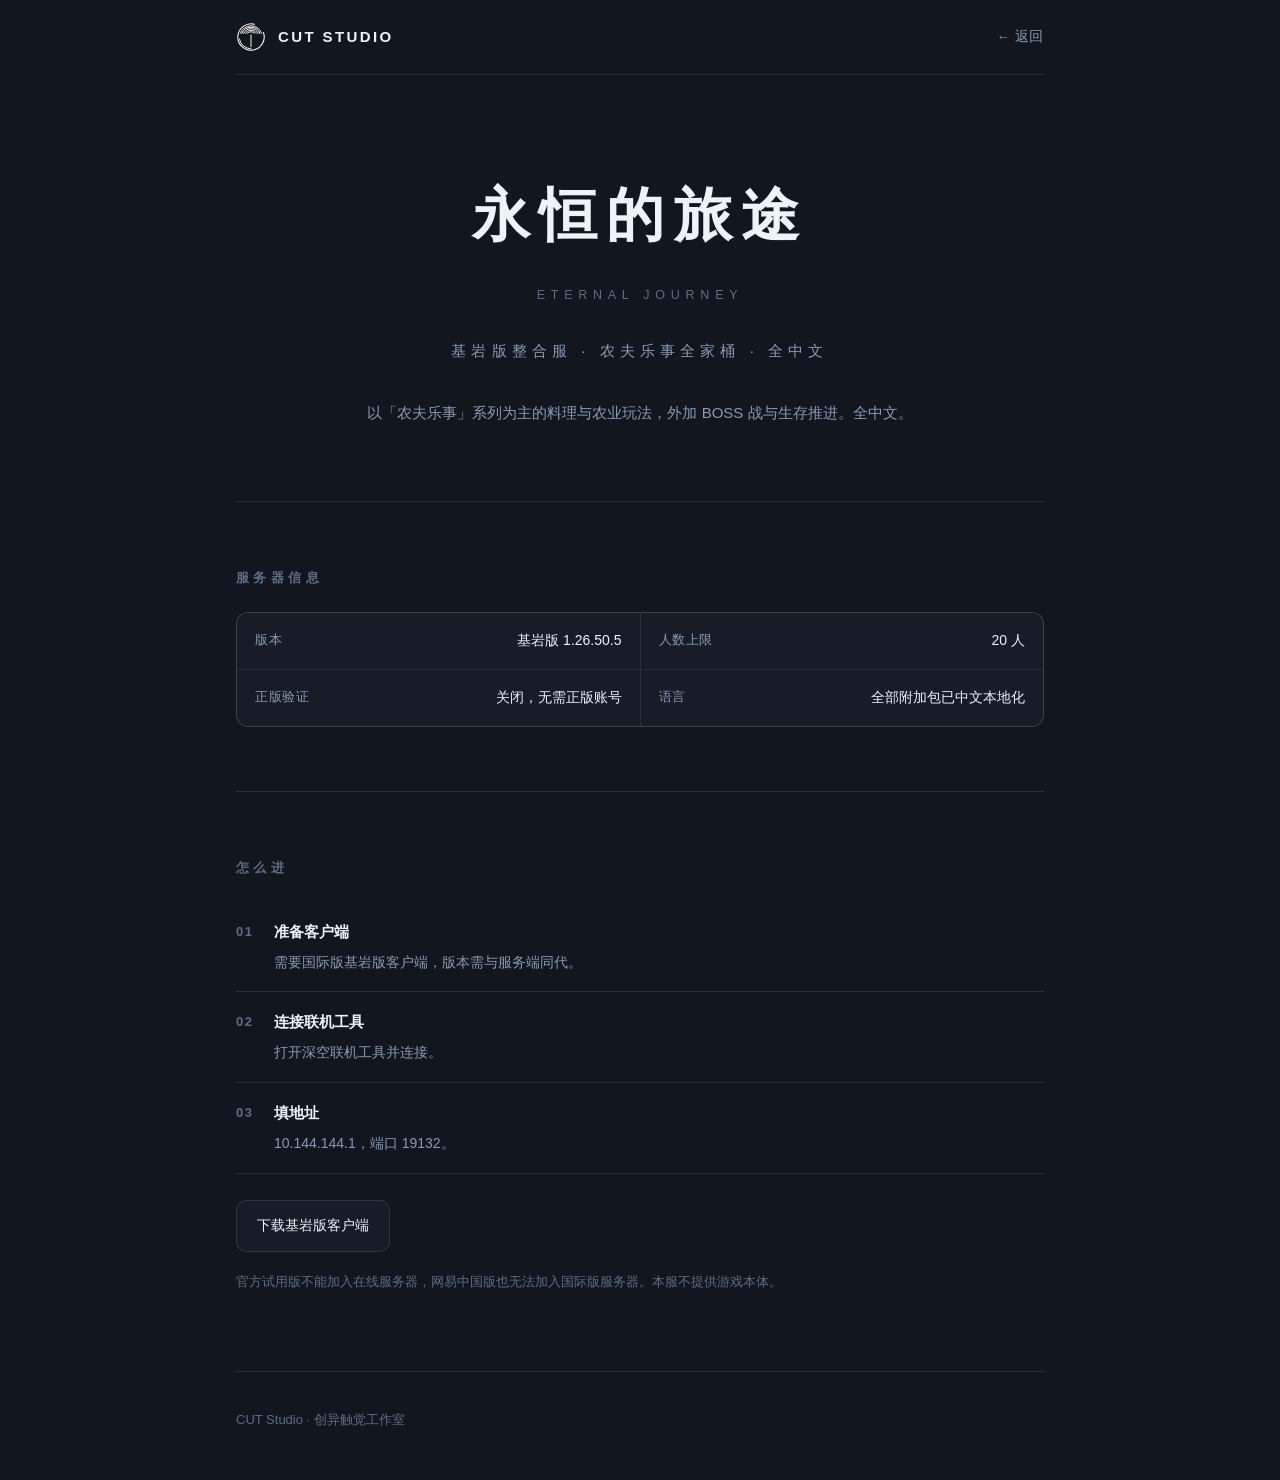
==== yonghengdelvtu/index.html @ 89f7fc5e "新增「永恒的旅途」服务器页；首页服务器链接改为站内页" ====
<!DOCTYPE html>
<html lang="zh-CN">
<head>
<meta charset="utf-8">
<meta name="viewport" content="width=device-width, initial-scale=1">
<title>永恒的旅途 · CUT Studio</title>
<meta name="description" content="永恒的旅途 —— 基岩版整合服，农夫乐事全家桶，全中文。">
<link rel="canonical" href="https://aaa33839917.github.io/CUT-Studio/yonghengdelvtu/">
<link rel="icon" href="../favicon.svg" type="image/svg+xml">
<meta name="theme-color" content="#12161F">
<link rel="stylesheet" href="../assets/style.css">
<style>
  .facts{display:grid;grid-template-columns:1fr 1fr;gap:1px;background:var(--line);
    border:1px solid var(--line);border-radius:12px;overflow:hidden}
  .facts > div{background:var(--bg2);padding:15px 18px;display:flex;justify-content:space-between;gap:14px;font-size:14px}
  .facts b{color:var(--dim);font-weight:400;font-size:13px;letter-spacing:.04em}
  .facts span{text-align:right}
  .step{display:flex;gap:16px;padding:16px 0;border-bottom:1px solid var(--line)}
  .step:last-child{border-bottom:0}
  .step .num{color:var(--dim2);font-weight:700;font-size:13px;letter-spacing:.12em;min-width:22px;padding-top:2px}
  .step h3{margin:0 0 4px;font-size:15px;font-weight:650}
  .step p{margin:0;color:var(--dim);font-size:14px}
  .cta{display:inline-flex;align-items:center;gap:8px;margin-top:26px;padding:12px 20px;
    border:1px solid var(--line);border-radius:10px;background:var(--bg2);font-size:14px}
  .cta:hover{border-color:rgba(255,255,255,.26)}
  .note{color:var(--dim2);font-size:13px;margin-top:18px}
  @media (max-width:640px){ .facts{grid-template-columns:1fr} }
</style>
</head>
<body>
<div class="wrap">
  <header class="topbar">
    <img src="../assets/mark-white.svg" alt="CUT Studio">
    <span class="n">CUT STUDIO</span>
    <span class="sp"></span>
    <a class="q" href="../">← 返回</a>
  </header>

  <div class="hero">
    <h1>永恒的旅途</h1>
    <div class="en">ETERNAL JOURNEY</div>
    <div class="zh">基岩版整合服 · 农夫乐事全家桶 · 全中文</div>
    <p>以「农夫乐事」系列为主的料理与农业玩法，外加 BOSS 战与生存推进。全中文。</p>
  </div>

  <section>
    <h2>服务器信息</h2>
    <div class="facts">
      <div><b>版本</b><span>基岩版 1.26.50.5</span></div>
      <div><b>人数上限</b><span>20 人</span></div>
      <div><b>正版验证</b><span>关闭，无需正版账号</span></div>
      <div><b>语言</b><span>全部附加包已中文本地化</span></div>
    </div>
  </section>

  <section>
    <h2>怎么进</h2>
    <div class="step"><span class="num">01</span><div><h3>准备客户端</h3><p>需要国际版基岩版客户端，版本需与服务端同代。</p></div></div>
    <div class="step"><span class="num">02</span><div><h3>连接联机工具</h3><p>打开深空联机工具并连接。</p></div></div>
    <div class="step"><span class="num">03</span><div><h3>填地址</h3><p>10.144.144.1，端口 19132。</p></div></div>
    <a class="cta" href="https://share.fnnas.net/s/ced7a7141b2b47c8a2">下载基岩版客户端</a>
    <p class="note">官方试用版不能加入在线服务器，网易中国版也无法加入国际版服务器。本服不提供游戏本体。</p>
  </section>

  <footer>
    <div class="r">
      <span>CUT Studio · 创异触觉工作室</span>
    </div>
  </footer>
</div>
</body>
</html>
---- assets/style.css ----
/* CUT Studio —— 极简暗色。配色只取黑/白/灰蓝，不抢 logo 的戏。 */
:root{
  --bg:#12161F; --bg2:#171C27; --line:rgba(255,255,255,.10);
  --fg:#EEF2F9; --dim:#8A9AB1; --dim2:#5E6D82; --accent:#EEF2F9;
}
*{box-sizing:border-box}
html,body{margin:0}
body{
  background:var(--bg); color:var(--fg);
  font:16px/1.85 -apple-system,BlinkMacSystemFont,"PingFang SC","Microsoft YaHei",Arial,sans-serif;
  -webkit-font-smoothing:antialiased;
}
a{color:inherit;text-decoration:none}
.wrap{max-width:860px;margin:0 auto;padding:0 26px}

/* 顶栏 */
.topbar{display:flex;align-items:center;gap:12px;padding:22px 0;border-bottom:1px solid var(--line)}
.topbar img{width:30px;height:30px;display:block}
.topbar .n{font-weight:700;letter-spacing:.16em;font-size:15px}
.topbar .sp{margin-left:auto}
.topbar a.q{font-size:13.5px;color:var(--dim);letter-spacing:.04em}
.topbar a.q:hover{color:var(--fg)}

/* 头图 */
.hero{padding:86px 0 74px;text-align:center}
.hero .mark{width:132px;height:132px;margin:0 auto 34px;display:block}
.hero h1{margin:0;font-size:clamp(34px,8vw,58px);letter-spacing:.16em;font-weight:700}
.hero .en{margin-top:16px;font-size:12.5px;letter-spacing:.46em;color:var(--dim2)}
.hero .zh{margin-top:30px;font-size:15px;letter-spacing:.34em;color:var(--dim)}
.hero p{margin:34px auto 0;max-width:600px;color:var(--dim);font-size:15px}

/* 段落标题 */
h2{font-size:13px;letter-spacing:.34em;color:var(--dim2);font-weight:600;
   margin:0 0 22px;text-transform:uppercase}
section{padding:64px 0;border-top:1px solid var(--line)}

/* 服务器条目 */
.srv{display:block;padding:24px 26px;border:1px solid var(--line);border-radius:15px;
     margin-bottom:14px;background:var(--bg2);transition:border-color .18s,transform .18s}
.srv:hover{border-color:rgba(255,255,255,.26);transform:translateY(-2px)}
.srv .top{display:flex;align-items:center;gap:12px;flex-wrap:wrap}
.srv .nm{font-size:18px;font-weight:700;letter-spacing:.04em}
.srv .ver{font-size:12px;color:var(--dim2);letter-spacing:.16em;text-transform:uppercase}
.srv .desc{color:var(--dim);font-size:14.5px;margin-top:10px}
.srv .go{color:var(--fg);font-size:13.5px;margin-top:14px;letter-spacing:.04em}
.tag{display:inline-block;font-size:11.5px;padding:3px 10px;border-radius:20px;
     border:1px solid var(--line);color:var(--dim);letter-spacing:.08em}
.tag.live{border-color:rgba(120,200,150,.42);color:#8FD6AC}
.tag.dev{border-color:rgba(210,170,90,.42);color:#D8B36A}
.srv.disabled{cursor:default}
.srv.disabled:hover{transform:none;border-color:var(--line)}

/* 联系方式 */
.contact{display:flex;align-items:center;gap:14px;flex-wrap:wrap}
.contact .k{font-size:13px;color:var(--dim2);letter-spacing:.2em}
.contact .v{font-size:22px;font-weight:700;letter-spacing:.06em;font-family:ui-monospace,Menlo,Consolas,monospace}

footer{border-top:1px solid var(--line);padding:36px 0 48px;color:var(--dim2);font-size:13px}
footer .r{display:flex;gap:16px;flex-wrap:wrap}
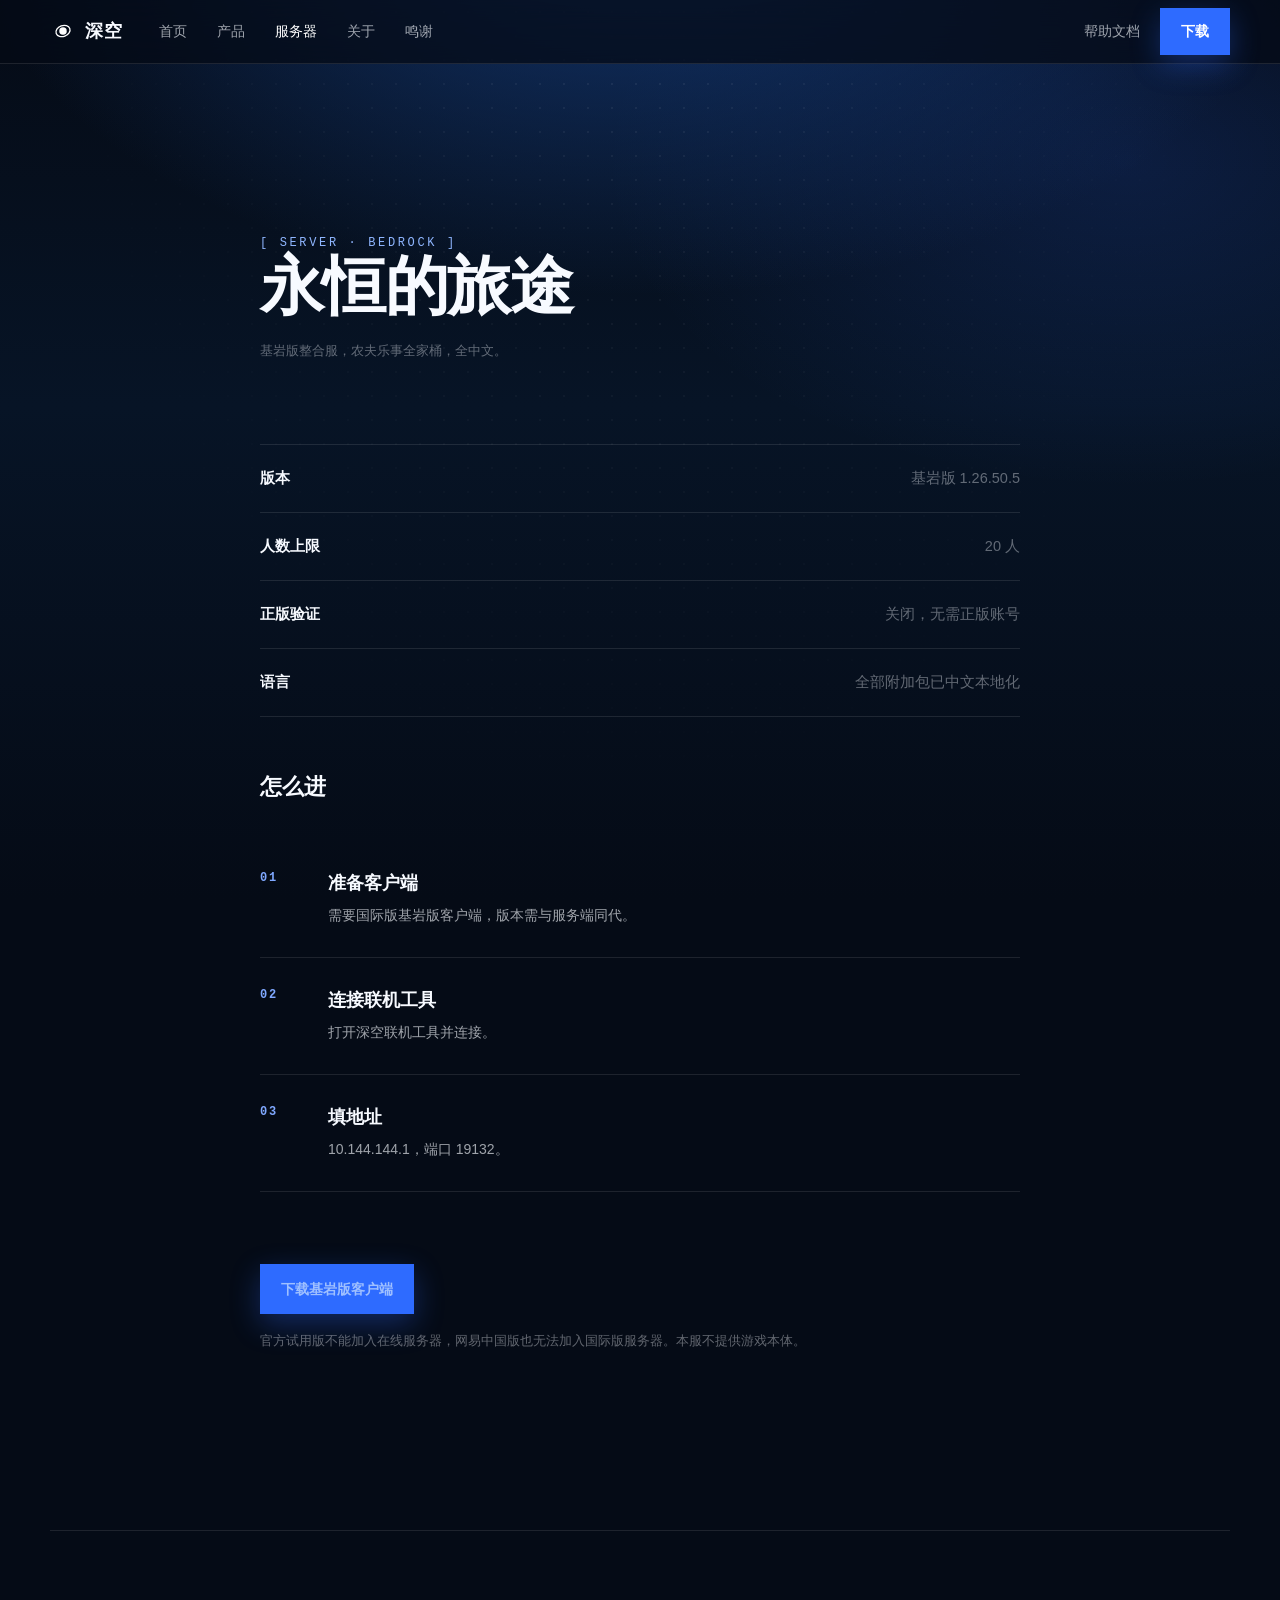
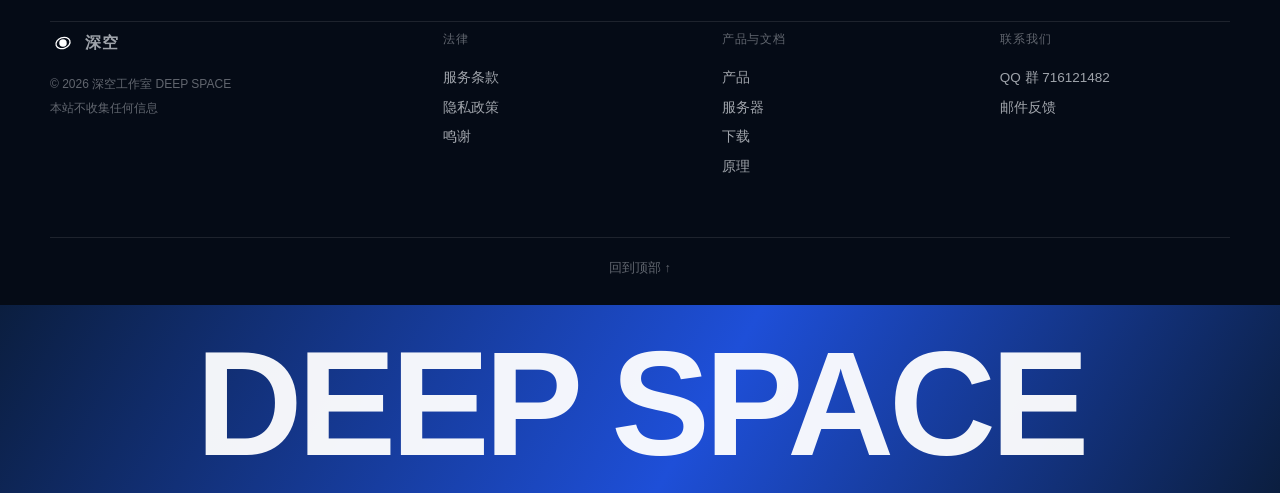
==== commit b63f78fa: "永恒的旅途页面按原样迁入（保留深空原版样式），仅改路径" ====
--- a/yonghengdelvtu/index.html
+++ b/yonghengdelvtu/index.html
@@ -1,72 +1,53 @@
-<!DOCTYPE html>
-<html lang="zh-CN">
-<head>
-<meta charset="utf-8">
-<meta name="viewport" content="width=device-width, initial-scale=1">
-<title>永恒的旅途 · CUT Studio</title>
-<meta name="description" content="永恒的旅途 —— 基岩版整合服，农夫乐事全家桶，全中文。">
-<link rel="canonical" href="https://aaa33839917.github.io/CUT-Studio/yonghengdelvtu/">
-<link rel="icon" href="../favicon.svg" type="image/svg+xml">
-<meta name="theme-color" content="#12161F">
-<link rel="stylesheet" href="../assets/style.css">
-<style>
-  .facts{display:grid;grid-template-columns:1fr 1fr;gap:1px;background:var(--line);
-    border:1px solid var(--line);border-radius:12px;overflow:hidden}
-  .facts > div{background:var(--bg2);padding:15px 18px;display:flex;justify-content:space-between;gap:14px;font-size:14px}
-  .facts b{color:var(--dim);font-weight:400;font-size:13px;letter-spacing:.04em}
-  .facts span{text-align:right}
-  .step{display:flex;gap:16px;padding:16px 0;border-bottom:1px solid var(--line)}
-  .step:last-child{border-bottom:0}
-  .step .num{color:var(--dim2);font-weight:700;font-size:13px;letter-spacing:.12em;min-width:22px;padding-top:2px}
-  .step h3{margin:0 0 4px;font-size:15px;font-weight:650}
-  .step p{margin:0;color:var(--dim);font-size:14px}
-  .cta{display:inline-flex;align-items:center;gap:8px;margin-top:26px;padding:12px 20px;
-    border:1px solid var(--line);border-radius:10px;background:var(--bg2);font-size:14px}
-  .cta:hover{border-color:rgba(255,255,255,.26)}
-  .note{color:var(--dim2);font-size:13px;margin-top:18px}
-  @media (max-width:640px){ .facts{grid-template-columns:1fr} }
-</style>
-</head>
-<body>
-<div class="wrap">
-  <header class="topbar">
-    <img src="../assets/mark-white.svg" alt="CUT Studio">
-    <span class="n">CUT STUDIO</span>
-    <span class="sp"></span>
-    <a class="q" href="../">← 返回</a>
-  </header>
-
-  <div class="hero">
-    <h1>永恒的旅途</h1>
-    <div class="en">ETERNAL JOURNEY</div>
-    <div class="zh">基岩版整合服 · 农夫乐事全家桶 · 全中文</div>
-    <p>以「农夫乐事」系列为主的料理与农业玩法，外加 BOSS 战与生存推进。全中文。</p>
+<!DOCTYPE html><html lang="zh-CN"><head><meta charset="utf-8"><meta name="viewport" content="width=device-width, initial-scale=1">
+<meta name="robots" content="noindex, nofollow"><link rel="icon" href="assets/favicon.svg?v=7cb4466a" type="image/svg+xml">
+<title>永恒的旅途 · 深空</title><meta name="description" content="基岩版服务器，农夫乐事，全中文。"><meta name="theme-color" content="#050B16">
+<link rel="stylesheet" href="assets/site.css?v=6d433f6e"><meta name="dsv" content="4390d1d5a24f">
+</head><body id="top"><div class="bg" aria-hidden="true"></div><header class="nav"><div class="wrap">
+    <a class="logo" href="https://aaa33839917.github.io/Deep-Space-Web/"><img src="assets/mark-white.svg" alt="">深空</a>
+    <nav class="links">
+<!-- NAV:START -->
+    <a href="https://aaa33839917.github.io/Deep-Space-Web/">首页</a>
+    <a href="https://aaa33839917.github.io/Deep-Space-Web/products/">产品</a>
+    <a class="on" href="https://aaa33839917.github.io/Deep-Space-Web/servers/">服务器</a>
+    <a href="https://aaa33839917.github.io/Deep-Space-Web/about/">关于</a>
+    <a href="https://aaa33839917.github.io/Deep-Space-Web/thanks/">鸣谢</a>
+<!-- NAV:END -->
+    </nav>
+    <div class="nav__right"><a class="quiet" href="https://aaa33839917.github.io/Deep-Space-Web/how/">帮助文档</a><a class="btn btn--blue" href="https://aaa33839917.github.io/Deep-Space-Web/accelerator/download/">下载</a></div>
+  </div></header><main><article class="article">
+  <div class="label">[ SERVER · BEDROCK ]</div>
+  <h1>永恒的旅途</h1>
+  <p class="meta">基岩版整合服，农夫乐事全家桶，全中文。</p>
+  <div class="facts"><div class="fact"><b>版本</b><span>基岩版 1.26.50.5</span></div>
+<div class="fact"><b>人数上限</b><span>20 人</span></div>
+<div class="fact"><b>正版验证</b><span>关闭，无需正版账号</span></div>
+<div class="fact"><b>语言</b><span>全部附加包已中文本地化</span></div></div>
+  <h2>怎么进</h2>
+  <div class="steps-min"><div class="step-min"><b>01</b><div><h3>准备客户端</h3><p>需要国际版基岩版客户端，版本需与服务端同代。</p></div></div>
+<div class="step-min"><b>02</b><div><h3>连接联机工具</h3><p>打开深空联机工具并连接。</p></div></div>
+<div class="step-min"><b>03</b><div><h3>填地址</h3><p>10.144.144.1，端口 19132。</p></div></div></div>
+  <p class="cta-line"><a class="btn btn--blue" href="https://share.fnnas.net/s/ced7a7141b2b47c8a2" style="display:inline-flex">下载基岩版客户端</a></p>
+  <p class="meta">官方试用版不能加入在线服务器，网易中国版也无法加入国际版服务器。本服不提供游戏本体。</p>
+</article></main><footer class="foot wrap">
+  <div class="foot__grid">
+    <div class="foot__brand">
+      <a class="logo" href="https://aaa33839917.github.io/Deep-Space-Web/" style="font-size:16px"><img src="assets/mark-white.svg" alt="">深空</a>
+      <p>© <span class="v6-year">2026</span> 深空工作室 DEEP SPACE<br>本站不收集任何信息</p>
+    </div>
+    <!-- FOOTER:START -->
+    <div class="foot__col"><h4>法律</h4>
+      <a href="https://aaa33839917.github.io/Deep-Space-Web/terms/">服务条款</a><a href="https://aaa33839917.github.io/Deep-Space-Web/privacy/">隐私政策</a><a href="https://aaa33839917.github.io/Deep-Space-Web/thanks/">鸣谢</a>
+    </div>
+<!-- FOOTER:END -->
+    <div class="foot__col"><h4>产品与文档</h4>
+      <a href="https://aaa33839917.github.io/Deep-Space-Web/products/">产品</a><a href="https://aaa33839917.github.io/Deep-Space-Web/servers/">服务器</a><a href="https://aaa33839917.github.io/Deep-Space-Web/accelerator/download/">下载</a><a href="https://aaa33839917.github.io/Deep-Space-Web/how/">原理</a>
+    </div>
+    <div class="foot__col"><h4>联系我们</h4>
+      <a href="https://qm.qq.com/cgi-bin/qm/qr?k=716121482">QQ 群 716121482</a><a href="mailto:starlightvgamevstudio@outlook.com">邮件反馈</a>
+    </div>
   </div>
-
-  <section>
-    <h2>服务器信息</h2>
-    <div class="facts">
-      <div><b>版本</b><span>基岩版 1.26.50.5</span></div>
-      <div><b>人数上限</b><span>20 人</span></div>
-      <div><b>正版验证</b><span>关闭，无需正版账号</span></div>
-      <div><b>语言</b><span>全部附加包已中文本地化</span></div>
-    </div>
-  </section>
-
-  <section>
-    <h2>怎么进</h2>
-    <div class="step"><span class="num">01</span><div><h3>准备客户端</h3><p>需要国际版基岩版客户端，版本需与服务端同代。</p></div></div>
-    <div class="step"><span class="num">02</span><div><h3>连接联机工具</h3><p>打开深空联机工具并连接。</p></div></div>
-    <div class="step"><span class="num">03</span><div><h3>填地址</h3><p>10.144.144.1，端口 19132。</p></div></div>
-    <a class="cta" href="https://share.fnnas.net/s/ced7a7141b2b47c8a2">下载基岩版客户端</a>
-    <p class="note">官方试用版不能加入在线服务器，网易中国版也无法加入国际版服务器。本服不提供游戏本体。</p>
-  </section>
-
-  <footer>
-    <div class="r">
-      <span>CUT Studio · 创异触觉工作室</span>
-    </div>
-  </footer>
-</div>
-</body>
-</html>
+  <div class="foot__bottom"><a href="#top">回到顶部 ↑</a></div>
+  <div class="wordmark" aria-hidden="true"><span>DEEP SPACE</span></div>
+</footer>
+<script src="assets/site.js?v=2e25e6d0"></script><script src="assets/cache-check.js"></script>
+</body></html>
--- a/yonghengdelvtu/assets/site.css
+++ b/yonghengdelvtu/assets/site.css
@@ -0,0 +1,611 @@
+/* 深空首页原型 v2：极简结构（只有 hero / 一句产品 / 收尾 CTA / 页脚）
+   深蓝 #0B1E3F + 白；排版密度对齐 Trae：单屏一件事、标题大、正文少。 */
+:root{
+  --bg:#050B16; --ink:#F7FAFF; --dim:rgba(247,250,255,.64); --faint:rgba(247,250,255,.38);
+  --line:rgba(255,255,255,.10); --line-2:rgba(255,255,255,.18);
+  --blue:#2E6BFF; --blue-hi:#5B93FF; --max:1180px;
+}
+*{box-sizing:border-box}
+html{overflow-x:hidden}
+body{margin:0;background:var(--bg);color:var(--ink);
+  font:16px/1.6 -apple-system,BlinkMacSystemFont,"Segoe UI","PingFang SC","Noto Sans CJK SC","Microsoft YaHei",sans-serif;
+  -webkit-font-smoothing:antialiased;overflow-x:hidden}
+a{color:inherit;text-decoration:none}
+.bg{position:fixed;inset:0;z-index:-2;background:
+  radial-gradient(1100px 650px at 50% -12%, #143A78 0%, transparent 62%),
+  radial-gradient(800px 500px at 88% 18%, rgba(46,107,255,.16) 0%, transparent 65%),
+  linear-gradient(180deg,#050B16,#071426 45%,#050B16)}
+.bg::after{content:"";position:absolute;inset:0;opacity:.45;
+  background-image:radial-gradient(rgba(255,255,255,.15) 1px,transparent 1px);background-size:24px 24px;
+  mask-image:radial-gradient(ellipse at 50% 0%,#000 0%,transparent 65%)}
+.wrap{width:min(var(--max),calc(100% - 48px));margin:0 auto}
+
+.announce{display:flex;justify-content:center;align-items:center;gap:10px;padding:8px 16px;
+  background:linear-gradient(90deg,#1E4FD8,#2E6BFF 50%,#1E4FD8);font-size:13px;color:#fff}
+.announce a{text-decoration:underline;text-underline-offset:3px;white-space:nowrap}
+
+.nav{position:sticky;top:0;z-index:50;height:64px;display:flex;align-items:center;
+  background:rgba(5,11,22,.72);backdrop-filter:blur(18px);border-bottom:1px solid var(--line)}
+.nav .wrap{display:flex;align-items:center;gap:36px;height:100%}
+.logo{display:flex;align-items:center;gap:9px;font-weight:800;font-size:18px;letter-spacing:.05em}
+.logo img{width:26px;height:26px}
+.links{display:flex;gap:30px;font-size:14px;color:var(--dim)}
+.links a:hover{color:#fff}
+.nav__right{margin-left:auto;display:flex;align-items:center;gap:20px}
+.nav__right .quiet{font-size:14px;color:var(--dim)}
+.btn{display:inline-flex;align-items:center;justify-content:center;gap:8px;border-radius:8px;
+  font-size:14px;font-weight:700;padding:11px 20px;border:1px solid transparent;transition:.16s}
+.btn--blue{background:var(--blue);color:#fff;box-shadow:0 10px 30px rgba(46,107,255,.32)}
+.btn--blue:hover{background:var(--blue-hi)}
+.btn--line{border-color:var(--line-2);color:var(--ink);background:transparent}
+.btn--line:hover{background:rgba(255,255,255,.07)}
+
+/* 一屏一件事：hero 占满首屏 */
+.hero{position:relative;overflow:hidden;min-height:calc(100vh - 64px - 34px);min-height:calc(100svh - 64px - 34px);
+  display:flex;flex-direction:column;justify-content:center;padding:72px 0 40px;text-align:center}
+.hero > *{position:relative;z-index:1}
+.hero__in{position:relative}
+.hero__in::before{content:"";position:absolute;inset:-48px -24px;z-index:-1;pointer-events:none;
+  background:radial-gradient(ellipse 70% 58% at 50% 40%, rgba(5,11,22,.97) 0%, rgba(5,11,22,.86) 50%, rgba(5,11,22,.10) 82%)}
+.wave{position:absolute;inset:0;width:100%;height:100%;z-index:0;pointer-events:none;opacity:.75;
+  -webkit-mask-image:linear-gradient(180deg,transparent 0%,#000 42%,#000 74%,transparent 100%);
+  mask-image:linear-gradient(180deg,transparent 0%,#000 42%,#000 74%,transparent 100%);
+  opacity:.62}
+.hero .eyebrow{font-family:ui-monospace,SFMono-Regular,Menlo,monospace;font-size:12px;letter-spacing:.22em;
+  color:#8FB6FF;text-transform:uppercase}
+.hero h1{font-size:clamp(46px,7vw,88px);line-height:1.04;letter-spacing:-.03em;
+  font-weight:800;margin:22px 0 18px}
+.hero p{margin:0 auto;max-width:560px;color:var(--dim);font-size:17px}
+.hero .actions{display:flex;gap:12px;justify-content:center;margin-top:30px}
+.hero .meta{margin-top:16px;font-size:12.5px;color:var(--faint)}
+
+/* ★ 2026-10-23（服主）：展示区只放**单纯的界面图**，不再套窗口框；首屏不放图。
+   图是客户端界面在浏览器里的真实渲染（Windows 760×560 / 安卓 390×844），可切换。
+   ⚠️ 这里不许出现边框、圆角、底色 —— 那正是被否掉的"框"。
+   顺带把旧的 `.shot` / `.shot::before`（首屏图 + 它的光晕）删掉：首屏现在不放图，
+   留着就是**死规则**，下次接手会以为首页还有图。 */
+.shots img{display:block;width:100%;max-width:760px}
+.shots__nav{display:flex;gap:8px;margin-top:14px}
+.shots__btn{font:inherit;font-size:13px;padding:6px 12px;color:var(--ink);
+  background:transparent;border:1px solid var(--line-2)}
+.pcard__shot{display:block;width:100%;max-width:760px}
+.win{border:1px solid var(--line-2);border-radius:14px;overflow:hidden;
+  background:linear-gradient(180deg,#0A1830,#081326);box-shadow:0 36px 110px rgba(0,0,0,.62);text-align:left}
+.win__bar{display:flex;align-items:center;gap:7px;padding:11px 14px;border-bottom:1px solid var(--line);background:rgba(255,255,255,.02)}
+.dot{width:9px;height:9px;border-radius:50%;background:rgba(255,255,255,.18)}
+.win__title{margin-left:8px;font-size:12px;color:var(--faint)}
+.win__body{display:grid;grid-template-columns:1.3fr .9fr;gap:16px;padding:18px}
+.pane{background:rgba(255,255,255,.035);border:1px solid var(--line);border-radius:12px;padding:16px}
+.pane h3{margin:0 0 9px;font-size:12px;color:var(--faint);font-weight:600;letter-spacing:.08em}
+.connected{display:flex;align-items:center;gap:9px;font-size:21px;font-weight:700}
+.pulse{width:8px;height:8px;border-radius:50%;background:#39D98A;box-shadow:0 0 0 5px rgba(57,217,138,.13)}
+.rows{display:grid;grid-template-columns:86px 1fr;gap:7px 10px;margin-top:14px;font-size:13px;color:var(--dim)}
+.rows b{color:var(--ink);font-weight:600}
+.badge{display:inline-block;margin-top:14px;padding:4px 10px;border-radius:999px;font-size:12px;
+  color:#9BF0C2;background:rgba(57,217,138,.10);border:1px solid rgba(57,217,138,.32)}
+
+/* 一句产品 + 三个短标签 */
+.line{padding:120px 0 0;text-align:center}
+.line h2{font-size:clamp(34px,4.6vw,56px);line-height:1.12;letter-spacing:-.02em;font-weight:600;margin:0 0 14px}
+.line p{margin:0 auto;max-width:520px;color:var(--dim);font-size:16px}
+.chips{display:flex;justify-content:center;gap:10px;flex-wrap:wrap;margin-top:26px}
+.chip{border:1px solid var(--line-2);border-radius:999px;padding:8px 16px;font-size:13px;color:var(--dim)}
+
+/* 收尾：Trae 式大标题 + 一整条下载 */
+.final{padding:130px 0 120px;display:grid;grid-template-columns:1.15fr .85fr;gap:48px;align-items:center}
+.final h2{font-size:clamp(38px,5vw,64px);line-height:1.06;letter-spacing:-.03em;margin:0;font-weight:700}
+.final h2 span{display:block;color:var(--faint)}
+.final .btn{width:100%;justify-content:space-between;padding:20px 22px;font-size:16px}
+.final small{display:block;text-align:right;color:var(--faint);font-size:12px;margin-top:10px}
+
+.foot{border-top:1px solid var(--line);padding:40px 0 0;color:var(--dim);font-size:13px}
+.foot__top{display:flex;justify-content:space-between;gap:24px;flex-wrap:wrap;padding-bottom:28px}
+.foot__links{display:flex;gap:22px;flex-wrap:wrap}
+.foot__links a:hover{color:#fff}
+.foot__legal{border-top:1px solid var(--line);padding:16px 0;display:flex;justify-content:space-between;gap:12px;flex-wrap:wrap;color:var(--faint);font-size:12px}
+.wordmark{margin-top:18px;border-radius:16px 16px 0 0;overflow:hidden;
+  background:linear-gradient(120deg,#0B1E3F,#1E4FD8 55%,#0B1E3F)}
+/* ★ 2026-10-23（服主）：底部那个大「DEEP SPACE」要顶到页面两边。
+   页脚写在 .foot.wrap 里（max-width 1080 + 左右 24px），所以两头留白。
+   这里只让 wordmark 突破容器（经典 full-bleed 写法），页脚其余内容仍在 .wrap 里
+   —— 不然正文会顶到边、读不了。 */
+.foot.wrap > .wordmark{width:100vw;margin-left:calc(50% - 50vw);border-radius:0}
+.wordmark span{display:block;text-align:center;font-weight:900;letter-spacing:-.035em;
+  font-size:clamp(44px,11.6vw,148px);line-height:.88;padding:34px 8px 24px;white-space:nowrap;color:rgba(255,255,255,.95)}
+
+@media (max-width:900px){
+  .win__body{grid-template-columns:1fr}
+  .final{grid-template-columns:1fr;gap:28px;padding:96px 0}
+  .final small{text-align:left}
+}
+@media (max-width:640px){
+  .wrap{width:calc(100% - 32px)}
+  .links{display:none}
+  .nav__right .quiet{display:none}
+  .announce{font-size:12px;padding:7px 12px;gap:6px}
+  .announce .more{display:none}
+  .hero{padding:56px 0 20px}
+  .hero p{font-size:15.5px}
+  .hero .actions .btn{flex:1}
+  .shot{margin-top:36px}
+  .win__body{padding:12px}
+  .line{padding:80px 0 0}
+  .foot__top{flex-direction:column;gap:16px}
+}
+@media (prefers-reduced-motion:reduce){html{scroll-behavior:auto}}
+
+/* ---------- 补充段落（对齐 Trae 的滚动节奏） ---------- */
+.section{padding:120px 0 0}
+.label{font-family:ui-monospace,SFMono-Regular,Menlo,monospace;font-size:12px;letter-spacing:.22em;color:#8FB6FF}
+.section h2{font-size:clamp(32px,4.4vw,54px);line-height:1.1;letter-spacing:-.02em;font-weight:650;margin:14px 0 14px}
+.section .lead{max-width:620px;color:var(--dim);font-size:16.5px;margin:0}
+.section--center{text-align:center}
+.section--center .lead{margin:0 auto}
+
+.stats{display:grid;grid-template-columns:repeat(4,1fr);gap:12px;margin-top:100px;
+  border-top:1px solid var(--line);border-bottom:1px solid var(--line);padding:26px 0}
+.stats b{display:block;font-size:28px;letter-spacing:-.02em}
+.stats span{font-size:12.5px;color:var(--faint)}
+
+.showcase{margin-top:48px}
+.showcase .win{max-width:1040px;margin:0 auto}
+
+.duo{display:grid;grid-template-columns:1fr 1fr;gap:18px;margin-top:48px}
+.duo__card{border:1px solid var(--line);border-radius:16px;padding:26px;background:rgba(255,255,255,.03);
+  display:flex;flex-direction:column;min-height:340px}
+.duo__card .no{font-family:ui-monospace,monospace;font-size:12px;color:#7FA8FF;letter-spacing:.16em}
+.duo__card h3{font-size:22px;margin:12px 0 8px}
+.duo__card p{margin:0;color:var(--dim);font-size:14px;max-width:460px}
+.diagram{flex:1;margin-top:24px;border:1px dashed rgba(255,255,255,.16);border-radius:12px;
+  display:flex;align-items:center;justify-content:center;gap:14px;padding:18px;min-height:150px}
+.node{width:64px;height:64px;border-radius:12px;border:1px solid rgba(91,147,255,.45);
+  background:rgba(46,107,255,.10);display:grid;place-items:center;font-size:12px;color:#9FC0FF;text-align:center;line-height:1.2}
+.pipe{flex:1;height:2px;background:linear-gradient(90deg,rgba(91,147,255,.15),rgba(91,147,255,.9),rgba(91,147,255,.15));position:relative}
+.pipe::after{content:"";position:absolute;left:50%;top:-16px;transform:translateX(-50%);font-size:11px;color:var(--faint);white-space:nowrap}
+
+.trio{display:grid;grid-template-columns:repeat(3,1fr);gap:16px;margin-top:44px}
+.trio__card{border:1px solid var(--line);border-radius:16px;padding:24px;background:rgba(255,255,255,.025)}
+.trio__card h3{font-size:18px;margin:0 0 8px}
+.trio__card p{margin:0;color:var(--dim);font-size:13.5px}
+.trio__card .k{font-size:22px;color:#fff;font-weight:700;letter-spacing:-.02em;display:block;margin-bottom:10px}
+
+.sec-grid{display:grid;grid-template-columns:repeat(3,1fr);gap:16px;margin-top:48px;text-align:left}
+.sec-card{border:1px solid var(--line);border-radius:16px;padding:26px;background:rgba(255,255,255,.025)}
+.sec-card h3{margin:0 0 10px;font-size:17px}
+.sec-card p{margin:0;color:var(--dim);font-size:13.5px}
+
+@media (max-width:900px){
+  .duo,.trio,.sec-grid{grid-template-columns:1fr}
+  .duo__card{min-height:0}
+  .stats{grid-template-columns:1fr 1fr;row-gap:20px}
+}
+@media (max-width:640px){
+  .section{padding:80px 0 0}
+  .stats{margin-top:56px}
+}
+
+
+/* 服主明确：不要圆角 */
+*, *::before, *::after { border-radius: 0 !important; }
+
+.steps{display:grid;grid-template-columns:repeat(3,1fr);gap:16px;margin-top:44px}
+.step{border:1px solid var(--line);padding:24px;background:rgba(255,255,255,.025)}
+.step b{display:block;font-family:ui-monospace,monospace;color:#7FA8FF;font-size:12px;letter-spacing:.18em;margin-bottom:14px}
+.step h3{margin:0 0 8px;font-size:18px}
+.step p{margin:0;color:var(--dim);font-size:13.5px}
+.dl-row{display:grid;grid-template-columns:repeat(3,1fr);gap:16px;margin-top:44px}
+.dl-card{border:1px solid var(--line);padding:26px;display:flex;flex-direction:column;gap:10px;background:rgba(255,255,255,.025)}
+.dl-card .os{font-family:ui-monospace,monospace;font-size:11.5px;letter-spacing:.16em;color:var(--faint)}
+.dl-card strong{font-size:22px}
+.dl-card a{margin-top:10px}
+@media (max-width:900px){.steps,.dl-row{grid-template-columns:1fr}}
+
+
+/* v5：首页只留“卖点 + 展示 + 下载”，原理/安全移到 how.html；段间距 220px */
+.section{padding:220px 0 0}
+.section h2{font-size:clamp(34px,4.6vw,58px);margin:18px 0 22px}
+.showcase{margin-top:88px}
+.values{display:grid;grid-template-columns:repeat(3,1fr);gap:72px;margin-top:96px}
+.value b{font-family:ui-monospace,monospace;font-size:12px;letter-spacing:.2em;color:#7FA8FF;font-weight:400}
+.value h3{font-size:24px;margin:14px 0 10px;font-weight:650}
+.value p{margin:0;color:var(--dim);font-size:14.5px;max-width:300px}
+.more{margin:64px 0 0}
+.more a{color:#9FC0FF;font-size:14px}
+.dl-links{display:grid;grid-template-columns:repeat(3,1fr);margin-top:80px;border-top:1px solid var(--line)}
+.dl-links a{display:flex;flex-direction:column;gap:10px;padding:34px 28px;border-bottom:1px solid var(--line);border-right:1px solid var(--line);transition:background .18s}
+.dl-links a:first-child{padding-left:0}
+.dl-links a:last-child{border-right:0}
+.dl-links a:hover{background:rgba(255,255,255,.03)}
+.dl-links span{font-family:ui-monospace,monospace;font-size:11.5px;letter-spacing:.18em;color:var(--faint)}
+.dl-links strong{font-size:26px;font-weight:650}
+.dl-links em{font-style:normal;color:#9FC0FF}
+.final{margin-top:240px;padding:150px 0 140px}
+.foot{padding-top:90px}
+.wave{opacity:.46}
+@media (max-width:900px){
+  .section{padding:140px 0 0}
+  .values{grid-template-columns:1fr;gap:40px;margin-top:56px}
+  .dl-links{grid-template-columns:1fr}
+  .dl-links a{padding:26px 0;border-right:0}
+  .final{margin-top:140px;padding:90px 0}
+}
+
+
+/* v6：段间距再拉大 */
+.section{padding:300px 0 0}
+.showcase{margin-top:110px}
+.values{margin-top:120px;gap:90px}
+.dl-links{margin-top:100px}
+.final{margin-top:320px;padding:170px 0 150px}
+@media (max-width:900px){.section{padding:170px 0 0}.final{margin-top:180px}}
+
+/* 极简产品页 */
+.prod-hero{padding:220px 0 0}
+.prod-hero h1{font-size:clamp(54px,7.4vw,100px);line-height:1.0;letter-spacing:-.035em;margin:22px 0 28px;font-weight:750}
+.prod-hero p{color:var(--dim);font-size:18px;max-width:520px;margin:0}
+.prod-list{margin-top:200px;border-top:1px solid var(--line)}
+.prod-row{display:grid;grid-template-columns:64px 1fr 1fr 32px;align-items:center;gap:24px;
+  padding:64px 0;border-bottom:1px solid var(--line);transition:padding .2s,color .2s}
+.prod-row:hover{padding-left:12px;color:#fff}
+.prod-row .idx{font-family:ui-monospace,monospace;font-size:12px;letter-spacing:.18em;color:#7FA8FF}
+.prod-row .name{font-size:clamp(26px,3.2vw,40px);font-weight:650;letter-spacing:-.02em}
+.prod-row .meta{color:var(--faint);font-size:13.5px}
+.prod-row .arrow{color:#9FC0FF;font-size:22px;text-align:right}
+@media (max-width:700px){
+  .prod-hero{padding:140px 0 0}
+  .prod-list{margin-top:110px}
+  .prod-row{grid-template-columns:40px 1fr 24px;gap:14px;padding:44px 0}
+  .prod-row .meta{display:none}
+}
+.links a.on{color:#fff}
+
+/* 产品卡：仿 Trae 企业版的 2x2 卡 */
+.pcards{display:grid;grid-template-columns:1fr 1fr;gap:20px;margin-top:120px}
+.pcard{border:1px solid var(--line);background:rgba(255,255,255,.02);padding:34px 34px 0;display:flex;flex-direction:column;min-height:560px;transition:border-color .2s,background .2s}
+.pcard:hover{border-color:var(--line-2);background:rgba(255,255,255,.035)}
+.pcard__head{display:flex;align-items:center;gap:12px}
+.pcard__icon{width:42px;height:42px;border:1px solid var(--line-2);display:grid;place-items:center;color:#9FC0FF;font-size:18px;flex:none}
+.pcard__kicker{font-family:ui-monospace,monospace;font-size:11px;letter-spacing:.16em;color:var(--faint);line-height:1.5}
+.pcard h2{font-size:clamp(26px,3vw,36px);line-height:1.1;margin:20px 0 12px;font-weight:650;letter-spacing:-.02em}
+.pcard p{margin:0;color:var(--dim);font-size:14px;line-height:1.85;max-width:430px}
+.pcard__more{margin:20px 0 26px;color:#9FC0FF;font-size:13.5px}
+.pcard__visual{margin-top:auto;padding:22px 0 26px;min-height:190px;display:flex;align-items:center;justify-content:center;gap:10px}
+.pcard--wide{grid-column:1 / -1;min-height:0;display:grid;grid-template-columns:1fr 1.05fr;gap:40px;padding:40px 40px 0}
+.pcard--wide .pcard__visual{margin:0;border-top:0;border-left:1px solid var(--line);padding:8px 0 40px 40px;background:transparent;min-height:0}
+.pcard--wide .pcard__body{display:flex;flex-direction:column;padding-bottom:40px}
+.mini{width:100%;border:1px solid var(--line);background:rgba(0,0,0,.25);padding:14px;font-family:ui-monospace,monospace;font-size:11.5px;color:var(--faint);line-height:2}
+.mini b{color:var(--ink);font-weight:600}
+.mini .ok{color:#9BF0C2}
+.mini .row{display:flex;justify-content:space-between;gap:10px;border-bottom:1px solid rgba(255,255,255,.06);padding:3px 0}
+.mini .row:last-child{border-bottom:0}
+@media (max-width:900px){
+  .pcards{grid-template-columns:1fr;margin-top:80px}
+  .pcard{min-height:0;padding:26px 22px 0}
+  .pcard--wide{grid-column:auto;display:flex;padding:26px 22px 0}
+  .pcard--wide .pcard__visual{border-left:0;border-top:1px solid var(--line);padding:20px 0 26px;margin-top:24px}
+  .pcard--wide .pcard__body{padding-bottom:0}
+}
+
+/* 卡片改为内容自适应，图区占更大比例 */
+.pcard{min-height:0}
+.pcard__visual{min-height:250px;padding:26px;background:rgba(0,0,0,.18)}
+.pcard__visual .mini{font-size:12.5px;line-height:2.3;padding:20px}
+.pcard--wide{min-height:0}
+
+.pvisual{width:100%;height:100%;display:flex;flex-direction:column;justify-content:center;gap:8px;padding:8px}
+.pv-big{font-size:clamp(30px,3.4vw,44px);font-weight:700;letter-spacing:-.02em;color:var(--ink)}
+.pv-small{color:var(--faint);font-size:13px;letter-spacing:.04em}
+.pv-line{width:44px;height:2px;background:#2E6BFF;margin-bottom:6px}
+
+/* 服务器列表：仿加速器「公告与活动」的堆叠卡 */
+.srv-list{margin-top:120px;display:flex;flex-direction:column;gap:18px}
+.srv{display:block;border:1px solid var(--line);background:rgba(255,255,255,.025);padding:36px 38px;
+  transition:border-color .2s,background .2s}
+.srv:hover{border-color:var(--line-2);background:rgba(255,255,255,.04)}
+.srv__top{display:flex;align-items:center;gap:14px;margin-bottom:18px}
+.srv__tag{font-family:ui-monospace,monospace;font-size:11px;letter-spacing:.16em;color:#9FC0FF}
+.srv__status{margin-left:auto;font-size:12.5px;color:#9BF0C2}
+.srv h2{font-size:clamp(26px,3vw,36px);margin:0 0 12px;font-weight:650;letter-spacing:-.02em}
+.srv p{margin:0;color:var(--dim);font-size:14.5px;line-height:1.85;max-width:620px}
+.srv__foot{display:flex;align-items:center;justify-content:space-between;gap:16px;margin-top:26px;
+  padding-top:20px;border-top:1px solid var(--line);color:var(--faint);font-size:13px}
+.srv__foot em{font-style:normal;color:#9FC0FF}
+@media (max-width:700px){
+  .srv-list{margin-top:80px}
+  .srv{padding:24px 20px}
+  .srv__foot{flex-direction:column;align-items:flex-start;gap:10px}
+}
+.pcard--wide .pcard__body{justify-content:center}
+
+/* ===== 全站页面壳 ===== */
+body{padding-top:0}
+.page{max-width:1180px;margin:0 auto;width:calc(100% - 48px)}
+.article{max-width:760px;margin:0 auto;padding:170px 0 120px}
+.article h1{font-size:clamp(40px,5.4vw,64px);line-height:1.06;letter-spacing:-.025em;margin:0 0 18px;font-weight:700}
+.article .meta{color:var(--faint);font-size:13px;margin:0 0 56px}
+.article h2{font-size:22px;margin:52px 0 14px;font-weight:650;letter-spacing:-.01em}
+.article p,.article li{color:var(--dim);font-size:15px;line-height:1.9}
+.article ol,.article ul{padding-left:22px}
+.article a{color:#9FC0FF}
+.facts{border-top:1px solid var(--line);margin-top:80px}
+.fact{display:flex;justify-content:space-between;gap:24px;padding:22px 0;border-bottom:1px solid var(--line);font-size:14.5px}
+.fact span{color:var(--faint)}
+.fact b{font-weight:600}
+.steps-min{margin-top:64px;display:flex;flex-direction:column;gap:28px}
+.step-min{display:grid;grid-template-columns:48px 1fr;gap:20px;padding-bottom:28px;border-bottom:1px solid var(--line)}
+.step-min b{font-family:ui-monospace,monospace;font-size:12px;color:#7FA8FF;letter-spacing:.16em}
+.step-min h3{margin:0 0 6px;font-size:18px}
+.step-min p{margin:0;color:var(--dim);font-size:14px;line-height:1.8}
+.cta-line{margin-top:72px}
+.dl-page{padding:170px 0 100px}
+.dl-page h1{font-size:clamp(42px,5.8vw,68px);line-height:1.04;letter-spacing:-.03em;margin:16px 0 18px}
+.dl-page .lead{color:var(--dim);font-size:16px;margin:0 0 80px}
+.plat-block{border-top:1px solid var(--line);padding:44px 0}
+.plat-block h2{font-size:clamp(28px,3.4vw,40px);margin:0 0 10px;font-weight:650;letter-spacing:-.02em}
+.plat-block .sub{color:var(--faint);font-size:13px;margin:0 0 22px}
+.plat-block .acts{display:flex;gap:10px;flex-wrap:wrap}
+.plat-block .acts .btn{margin:0}
+.dl-meta{width:100%;border-collapse:collapse;margin:0 0 24px}
+.dl-meta th,.dl-meta td{border:0;border-bottom:1px solid var(--line);padding:10px 0;font-size:13.5px;text-align:left}
+.dl-meta th{color:var(--faint);font-weight:400;width:90px}
+.dl-meta td{color:var(--dim)}
+.dl-sums{border-top:1px solid var(--line);margin-top:80px;padding-top:28px}
+.dl-sums summary{cursor:pointer;color:var(--dim);font-size:13px}
+.dl-sums .sum{margin-top:18px;display:grid;gap:14px}
+.dl-sums code{display:block;color:var(--faint);font-size:12px;word-break:break-all;margin-top:4px}
+.thanks-grid{display:grid;grid-template-columns:repeat(auto-fit,minmax(200px,1fr));gap:20px;margin-top:64px}
+.thanks-grid img{max-height:72px;object-fit:contain}
+.thanks-grid a{display:block;border:1px solid var(--line);padding:18px;background:rgba(255,255,255,.02)}
+.thanks-grid img{display:block;width:100%;height:auto}
+.names{margin-top:64px;color:var(--dim);font-size:14.5px;line-height:2.1;max-width:760px}
+@media (max-width:900px){
+  .article{padding:120px 0 90px}
+  .dl-page{padding:120px 0 80px}
+  .thanks-grid{grid-template-columns:1fr}
+}
+
+/* 下载页：居中标语 + 平台行（Trae 下载页） */
+.dl-hero{text-align:center;padding:170px 0 0}
+.dl-hero h1{font-size:clamp(44px,6vw,76px);line-height:1.05;letter-spacing:-.035em;margin:16px 0 18px;font-weight:720}
+.dl-hero .lead{color:var(--dim);font-size:16px;margin:0 auto;max-width:520px}
+.dl-rows{max-width:980px;margin:110px auto 0;border-top:1px solid var(--line)}
+.dl-item{display:grid;grid-template-columns:1.2fr .9fr auto;gap:32px;align-items:center;padding:38px 0;border-bottom:1px solid var(--line)}
+.dl-item h2{font-size:clamp(24px,2.8vw,32px);margin:0 0 6px;font-weight:650;letter-spacing:-.02em}
+.dl-item .sub{color:var(--faint);font-size:13px;margin:0}
+.dl-item .meta{color:var(--dim);font-size:13.5px;line-height:1.9}
+.dl-item .meta b{color:var(--ink);font-weight:600}
+.dl-item .acts{display:flex;gap:8px;flex-wrap:wrap;justify-content:flex-end}
+.dl-item .btn{background:var(--blue);color:#fff;padding:12px 22px;font-size:14px;white-space:nowrap}
+.dl-item .btn:hover{background:var(--blue-hi)}
+.dl-item .meta table{border-collapse:collapse}
+.dl-item .meta th,.dl-item .meta td{border:0;padding:0 0 2px;font-size:13.5px;text-align:left}
+.dl-item .meta th{color:var(--faint);font-weight:400;width:64px}
+.dl-item .meta td{color:var(--dim)}
+.dl-checks{max-width:980px;margin:70px auto 0;border-top:1px solid var(--line);padding-top:24px}
+.dl-checks summary{cursor:pointer;color:var(--dim);font-size:13px}
+.dl-checks .sum{margin-top:18px;display:grid;gap:12px}
+.dl-checks code{display:block;color:var(--faint);font-size:12px;word-break:break-all;margin-top:2px}
+
+/* 教程页：左侧目录 + 正文（Trae 文档） */
+.docs{display:grid;grid-template-columns:220px 1fr;gap:80px;padding:150px 0 120px;max-width:1180px;margin:0 auto;width:calc(100% - 48px)}
+.docs__side{position:sticky;top:96px;align-self:start;display:flex;flex-direction:column;gap:2px;font-size:14px}
+.docs__side a{color:var(--dim);padding:9px 12px;border-left:1px solid var(--line)}
+.docs__side a.on{color:#fff;border-left-color:#2E6BFF;background:rgba(46,107,255,.06)}
+.docs__side a:hover{color:#fff}
+.docs__body{max-width:720px}
+.docs__body h1{font-size:clamp(36px,4.6vw,52px);line-height:1.08;letter-spacing:-.025em;margin:0 0 16px;font-weight:700}
+.docs__body .lead{color:var(--dim);font-size:16px;margin:0 0 60px}
+.docs__body h2{font-size:22px;margin:56px 0 14px;font-weight:650;padding-top:8px}
+.docs__body p,.docs__body li{color:var(--dim);font-size:15px;line-height:1.9}
+.docs__body ol,.docs__body ul{padding-left:22px}
+.docs__body code{background:rgba(255,255,255,.08);padding:1px 6px;color:#cfe0ff;font-size:13px}
+@media (max-width:900px){
+  .dl-item{grid-template-columns:1fr;gap:16px;padding:30px 0}
+  .dl-item .acts{justify-content:flex-start}
+  .docs{grid-template-columns:1fr;gap:40px;padding:110px 0 80px}
+  .docs__side{position:static;flex-direction:row;flex-wrap:wrap;gap:8px}
+  .docs__side a{border-left:0;border-bottom:1px solid var(--line);padding:6px 0;margin-right:14px}
+}
+.hero__in::before{inset:-240px -40vw}
+.hero__in::before{inset:-120px -10vw;background:radial-gradient(ellipse 66% 56% at 50% 40%, rgba(5,11,22,.86) 0%, rgba(5,11,22,.34) 55%, rgba(5,11,22,0) 82%)}
+
+/* 服主反馈：首页波浪看不见。恢复可见度，文字中心只压一层淡遮罩 */
+.wave{opacity:.92}
+.hero__in::before{inset:-140px -12vw;background:radial-gradient(ellipse 64% 54% at 50% 38%, rgba(5,11,22,.66) 0%, rgba(5,11,22,.22) 58%, rgba(5,11,22,0) 84%)}
+.hero__in::before{background:radial-gradient(ellipse 52% 46% at 50% 36%, rgba(5,11,22,.92) 0%, rgba(5,11,22,.52) 58%, rgba(5,11,22,0) 80%)}
+/* 首页主标题较长：压到一行内 */
+.hero h1{font-size:clamp(34px,4.6vw,62px);line-height:1.08;letter-spacing:-.03em}
+.hero h1{font-size:clamp(22px,5.05vw,72px);line-height:1.06;letter-spacing:-.03em;text-wrap:balance}
+
+/* 服务器页：完全沿用 App「公告与活动」组件样式（AdArea.vue），仅去掉圆角 */
+.ad-area{max-width:760px;margin:0 auto;padding:150px 0 80px;text-align:left}
+.ad-area__head{display:flex;align-items:baseline;gap:.6rem;margin-bottom:.75rem}
+.ad-area__title{font-size:.95rem;font-weight:600;color:#cfe0ff;letter-spacing:.5px}
+.ad-area__dim{font-size:.78rem;color:#7f8ea8}
+.ad-list{display:block}
+.ad-card{display:block;background:rgba(255,255,255,.045);border:1px solid rgba(255,255,255,.09);
+  padding:.9rem 1rem;margin-bottom:.75rem;
+  animation:ad-card-in 260ms cubic-bezier(.22,.61,.36,1) both;
+  animation-delay:min(calc(var(--ad-i,0) * 40ms),400ms)}
+.ad-card:hover{border-color:rgba(255,255,255,.18)}
+.ad-card__title{font-size:.92rem;font-weight:600;color:#e8eefc;margin-bottom:.45rem}
+.ad-card__body{font-size:.88rem;line-height:1.65;color:#dfe7f5;word-break:break-word}
+.ad-card__body a{color:#8ab4ff}
+.ad-card__meta{margin-top:.45rem;font-size:.8rem;color:#7f8ea8}
+@keyframes ad-card-in{from{opacity:0;transform:translateY(8px)}to{opacity:1;transform:none}}
+@media (max-width:700px){.ad-area{padding:110px 0 60px}}
+@media (prefers-reduced-motion:reduce){.ad-card{animation:none}}
+
+/* 服务器公告卡：按 App 公告里的富卡片结构 */
+.ad-card.srv-card{padding:20px 20px 18px;background:rgba(255,255,255,.05);border:1px solid rgba(255,255,255,.10)}
+.srv-head{display:flex;align-items:center;justify-content:space-between;gap:16px}
+.srv-head .name{font-size:19px;font-weight:650;color:#eef4ff;letter-spacing:.02em}
+.srv-head img{height:26px;width:auto;opacity:.95}
+.srv-sub{margin-top:10px;font-size:14px;color:#8fa1bd}
+.srv-banner{position:relative;margin-top:16px;border:1px solid rgba(255,255,255,.12);
+  background-size:cover;background-position:center;overflow:hidden}
+.srv-banner::after{content:"";position:absolute;inset:0;background:linear-gradient(90deg,rgba(8,16,32,.92) 0%,rgba(8,16,32,.55) 55%,rgba(8,16,32,.25) 100%)}
+.srv-banner__in{position:relative;z-index:1;display:flex;align-items:center;gap:14px;padding:16px}
+.srv-banner__in img{width:58px;height:58px;flex:none;object-fit:cover;border:1px solid rgba(255,255,255,.16)}
+.srv-banner__txt .t{font-size:20px;font-weight:650;color:#fff}
+.srv-banner__txt .e{margin-top:4px;font-size:12px;letter-spacing:.2em;color:#a9bcd8}
+.srv-addr{margin-top:16px;font-size:14.5px;line-height:1.9;color:#dfe7f5}
+.srv-addr span{color:#8fa1bd}
+@media (max-width:700px){.srv-head .name{font-size:17px}.srv-head img{height:22px}}
+.ad-card__body ul{list-style:none;margin:10px 0 0;padding:0}
+.ad-card__body li{margin:5px 0;color:#DFE7F5}
+.ad-area{padding-top:120px}
+.ad-area{width:min(760px,calc(100% - 32px));max-width:none;margin:0 auto}
+.ad-card{overflow:hidden}
+.srv-hero{padding:150px 0 0;width:min(760px,calc(100% - 32px));margin:0 auto}
+.srv-hero h1{font-size:clamp(46px,6.4vw,84px);line-height:1.04;letter-spacing:-.035em;margin:16px 0 0;font-weight:750}
+@media (max-width:700px){.srv-hero{padding-top:100px}}
+
+/* 页脚：多列 + 版权/备案 + 回到顶部（参考 Trae 页脚结构） */
+.foot__grid{display:grid;grid-template-columns:1.5fr 1fr 1fr 1fr;gap:48px;
+  padding:8px 0 56px;border-top:1px solid var(--line)}
+.foot__brand p{margin:16px 0 0;color:var(--faint);font-size:12px;line-height:2}
+.foot__col h4{margin:0 0 14px;font-size:12px;font-weight:500;letter-spacing:.08em;color:var(--faint)}
+.foot__col a{display:block;padding:4px 0;font-size:13.5px;color:var(--dim)}
+.foot__col a:hover{color:#fff}
+.foot__bottom{text-align:center;padding:20px 0 8px;border-top:1px solid var(--line)}
+.foot__bottom a{font-size:12.5px;color:var(--faint)}
+.foot__bottom a:hover{color:#fff}
+@media (max-width:700px){
+  .foot__grid{grid-template-columns:1fr 1fr;gap:32px 24px}
+  .foot__brand{grid-column:1 / -1}
+}
+
+/* 关于页时间线 */
+.timeline{margin:88px 0 0;border-top:1px solid var(--line)}
+.tl{display:grid;grid-template-columns:150px 1fr;gap:32px;padding:34px 0;border-bottom:1px solid var(--line)}
+.tl time{font-family:ui-monospace,monospace;font-size:12.5px;color:#7FA8FF;letter-spacing:.08em;padding-top:4px}
+.tl h3{margin:0 0 8px;font-size:19px;font-weight:650}
+.tl p{margin:0;color:var(--dim);font-size:14.5px;line-height:1.8}
+@media (max-width:700px){.tl{grid-template-columns:1fr;gap:8px;padding:26px 0}}
+
+
+/* ---------- [ PRODUCT ] 展示区轮播（2026-10-23 服主：照 TRAE 官网那种） ----------
+   规则来源：服主否掉过"假窗口框"，所以这里**不给截图加边框/圆角/底色**；
+   图就是图，前后张以 0.82 缩放露出，标题与说明只在当前张显示。 */
+.pc{margin-top:64px}
+.pc__bar{display:flex;justify-content:flex-end}
+.pc__btns{display:flex;gap:8px}
+.pc__btn{width:40px;height:40px;display:grid;place-items:center;padding:0;background:transparent;
+  color:var(--ink);border:1px solid var(--line-2);cursor:pointer;
+  transition:background .16s,border-color .16s,opacity .16s}
+.pc__btn:hover{background:rgba(255,255,255,.07)}
+.pc__btn--next{background:var(--blue);border-color:var(--blue)}
+.pc__btn--next:hover{background:var(--blue-hi);border-color:var(--blue-hi)}
+.pc__btn:disabled{opacity:.24;cursor:default;background:transparent;border-color:var(--line)}
+.pc__btn--next:disabled{background:rgba(46,107,255,.22);border-color:transparent}
+.pc__rule{height:1px;background:var(--line);margin-top:24px}
+.pc__viewport{width:min(480px,calc(100% - 48px));margin:24px auto 0;
+  touch-action:pan-y;cursor:grab}
+.pc__viewport:active{cursor:grabbing}
+.pc__track{display:flex;gap:48px;transition:transform .6s cubic-bezier(.22,.85,.3,1);will-change:transform}
+.pc__slide{flex:0 0 100%;max-width:480px;min-width:0;min-height:0;display:flex;flex-direction:column;gap:28px;
+  transform:translateZ(0);transition:transform .3s ease}
+.pc__slide.is-off{transform:scale(.82)}
+.pc__slide.is-prev{transform-origin:top right}
+.pc__slide.is-next{transform-origin:top left}
+.pc__slide.is-off .pc__caption{opacity:0}
+.pc__media{aspect-ratio:760/560;min-height:0;display:flex;align-items:center;justify-content:center;gap:24px;
+  user-select:none;-webkit-user-select:none}
+.pc__media img{display:block;max-width:100%;max-height:100%;width:auto;height:auto;-webkit-user-drag:none}
+.pc__media--solo img{width:100%;height:100%;object-fit:contain}
+.pc__media--duo img{height:96%}
+.pc__media--mix .pc__win{width:62%}
+.pc__media--mix .pc__phone{height:92%}
+.pc__caption{display:flex;align-items:flex-start;gap:24px;padding-right:16px;
+  transition:opacity .3s ease}
+.pc__title{flex:0 0 200px;font-size:20px;line-height:1.3;font-weight:650;letter-spacing:-.01em}
+.pc__desc{margin:0;max-width:240px;color:var(--dim);font-size:14px;line-height:1.6}
+@media (max-width:900px){
+  .pc{margin-top:64px}
+  .pc__viewport{width:100%}
+  .pc__track{gap:36px}
+  .pc__slide{gap:18px}
+  .pc__media{aspect-ratio:auto;gap:12px}
+  .pc__media--solo img{width:100%;height:auto}
+  .pc__media--duo img{width:47%;height:auto}
+  .pc__media--mix{flex-direction:column;gap:16px}
+  .pc__media--mix .pc__win{width:100%}
+  .pc__media--mix .pc__phone{width:55%;height:auto}
+  .pc__caption{flex-direction:column;gap:10px;padding-right:0}
+  .pc__title{flex:none;font-size:20px}
+  .pc__desc{font-size:14px;max-width:100%}
+  .pc__btn{width:36px;height:36px}
+}
+
+@media (prefers-reduced-motion:reduce){.pc__track,.pc__slide,.pc__caption{transition:none}}
+
+
+/* ---------- 帮助文档：VitePress 式三栏（2026-10-23） ----------
+   参考 docs.mcsmanager.com 的结构：左栏分组的导航 + 中间正文 + 右栏「本页目录」。
+   颜色仍用站点自己的深蓝，不照搬对方的浅色主题（站点配色红线）。 */
+.docs--toc{grid-template-columns:240px minmax(0,1fr) 200px;gap:64px;max-width:1320px;padding:104px 0 120px}
+.docs__brand{font-size:18px;font-weight:750;letter-spacing:-.01em;padding-bottom:16px;margin-bottom:6px;border-bottom:1px solid var(--line)}
+.docs__group{margin:26px 0 6px;font-size:11px;line-height:1;letter-spacing:.16em;color:var(--faint);
+  font-family:ui-monospace,SFMono-Regular,Menlo,monospace;text-transform:uppercase}
+.docs__side a{border-left:0;padding:6px 0;font-size:14px;line-height:1.5}
+.docs__side a.on{background:none;color:#8FB6FF}
+.docs__side a:hover{color:#fff}
+
+.docs__toc{position:sticky;top:96px;align-self:start;display:flex;flex-direction:column;gap:2px;font-size:13px}
+.docs__tocTitle{margin:0 0 10px;font-size:11px;letter-spacing:.16em;color:var(--faint);
+  font-family:ui-monospace,SFMono-Regular,Menlo,monospace}
+.docs__toc a{color:var(--dim);padding:5px 0 5px 12px;border-left:1px solid var(--line);line-height:1.5}
+.docs__toc a.on{color:#8FB6FF;border-left-color:var(--blue)}
+.docs__toc a:hover{color:#fff}
+
+.docs__body{max-width:720px}
+.docs__body h1{font-size:clamp(34px,3.4vw,44px);line-height:1.15;letter-spacing:-.025em;margin:0 0 14px;font-weight:750}
+.docs__body .lead{color:var(--dim);font-size:16.5px;line-height:1.7;margin:0 0 8px}
+.docs__body h2{font-size:28px;line-height:1.25;font-weight:700;letter-spacing:-.015em;
+  margin:56px 0 16px;padding-top:32px;border-top:1px solid var(--line)}
+.docs__body h3{font-size:17px;line-height:1.4;font-weight:650;color:var(--ink);margin:30px 0 8px}
+.docs__body p,.docs__body li{color:var(--dim);font-size:15.5px;line-height:1.85}
+.docs__body p{margin:12px 0}
+.docs__body ul,.docs__body ol{margin:14px 0;padding-left:24px}
+.docs__body li{margin:7px 0}
+.docs__body li::marker{color:var(--faint)}
+.docs__body strong{color:var(--ink);font-weight:650}
+.docs__body a{color:#8FB6FF;text-decoration:underline;text-underline-offset:3px;text-decoration-color:rgba(143,182,255,.35)}
+.docs__body a:hover{color:#fff;text-decoration-color:currentColor}
+.docs__body .note{font-size:13.5px;line-height:1.7;color:var(--faint);
+  border-left:2px solid rgba(46,107,255,.55);padding:2px 0 2px 14px;margin:20px 0}
+.docs__body pre{margin:18px 0;padding:18px 20px;background:#081120;border:1px solid var(--line);overflow:auto}
+.docs__body pre code{background:none;border:0;padding:0;font-size:13px;line-height:1.7;color:#cfe0ff;
+  font-family:ui-monospace,SFMono-Regular,Menlo,monospace}
+.docs__body :not(pre) > code{background:rgba(255,255,255,.08);padding:1px 6px;font-size:13px;color:#cfe0ff;
+  font-family:ui-monospace,SFMono-Regular,Menlo,monospace}
+
+@media (max-width:1180px){
+  .docs--toc{grid-template-columns:220px minmax(0,1fr);gap:48px}
+  .docs__toc{display:none}
+}
+@media (max-width:900px){
+  .docs--toc{grid-template-columns:1fr;gap:32px;padding:110px 0 80px}
+  .docs__brand,.docs__group{display:none}
+  .docs__side{position:static;flex-direction:row;flex-wrap:wrap;gap:6px 16px}
+  .docs__side a{border:0;padding:4px 0}
+  .docs__body h2{font-size:24px;padding-top:26px;margin-top:46px}
+}
+
+.nav__right .quiet.on{color:#fff}
+
+/* 移动端留边：.article 原来只有上下 padding，390 宽时正文贴边（2026-10-23） */
+@media (max-width:900px){.article{padding:120px 20px 90px}}
+
+/* 手机端 hero 恢复满屏后，文字区那层暗底要压过后面两条全局规则（2026-10-23） */
+@media (max-width:640px){
+  .hero__in::before{inset:-48px -22px;background:radial-gradient(ellipse 96% 86% at 50% 52%, rgba(5,11,22,.94) 0%, rgba(5,11,22,.72) 58%, rgba(5,11,22,0) 88%)}
+}
+
+/* 波浪压暗蒙版：逆向自 trae.cn 首页的同款遮罩
+   line-gradient(#0C0C0C 0%, rgba(12,12,12,.6) 30%, rgba(12,12,12,.6) 60%, #0C0C0C 100%)
+   这里换成站点底色 #050B16，几何与 alpha 不变（2026-10-24） */
+.hero .wave-veil{position:absolute;inset:0;z-index:1;pointer-events:none;
+  background:linear-gradient(180deg,#050B16 0%,rgba(5,11,22,.6) 30%,rgba(5,11,22,.6) 60%,#050B16 100%);
+}
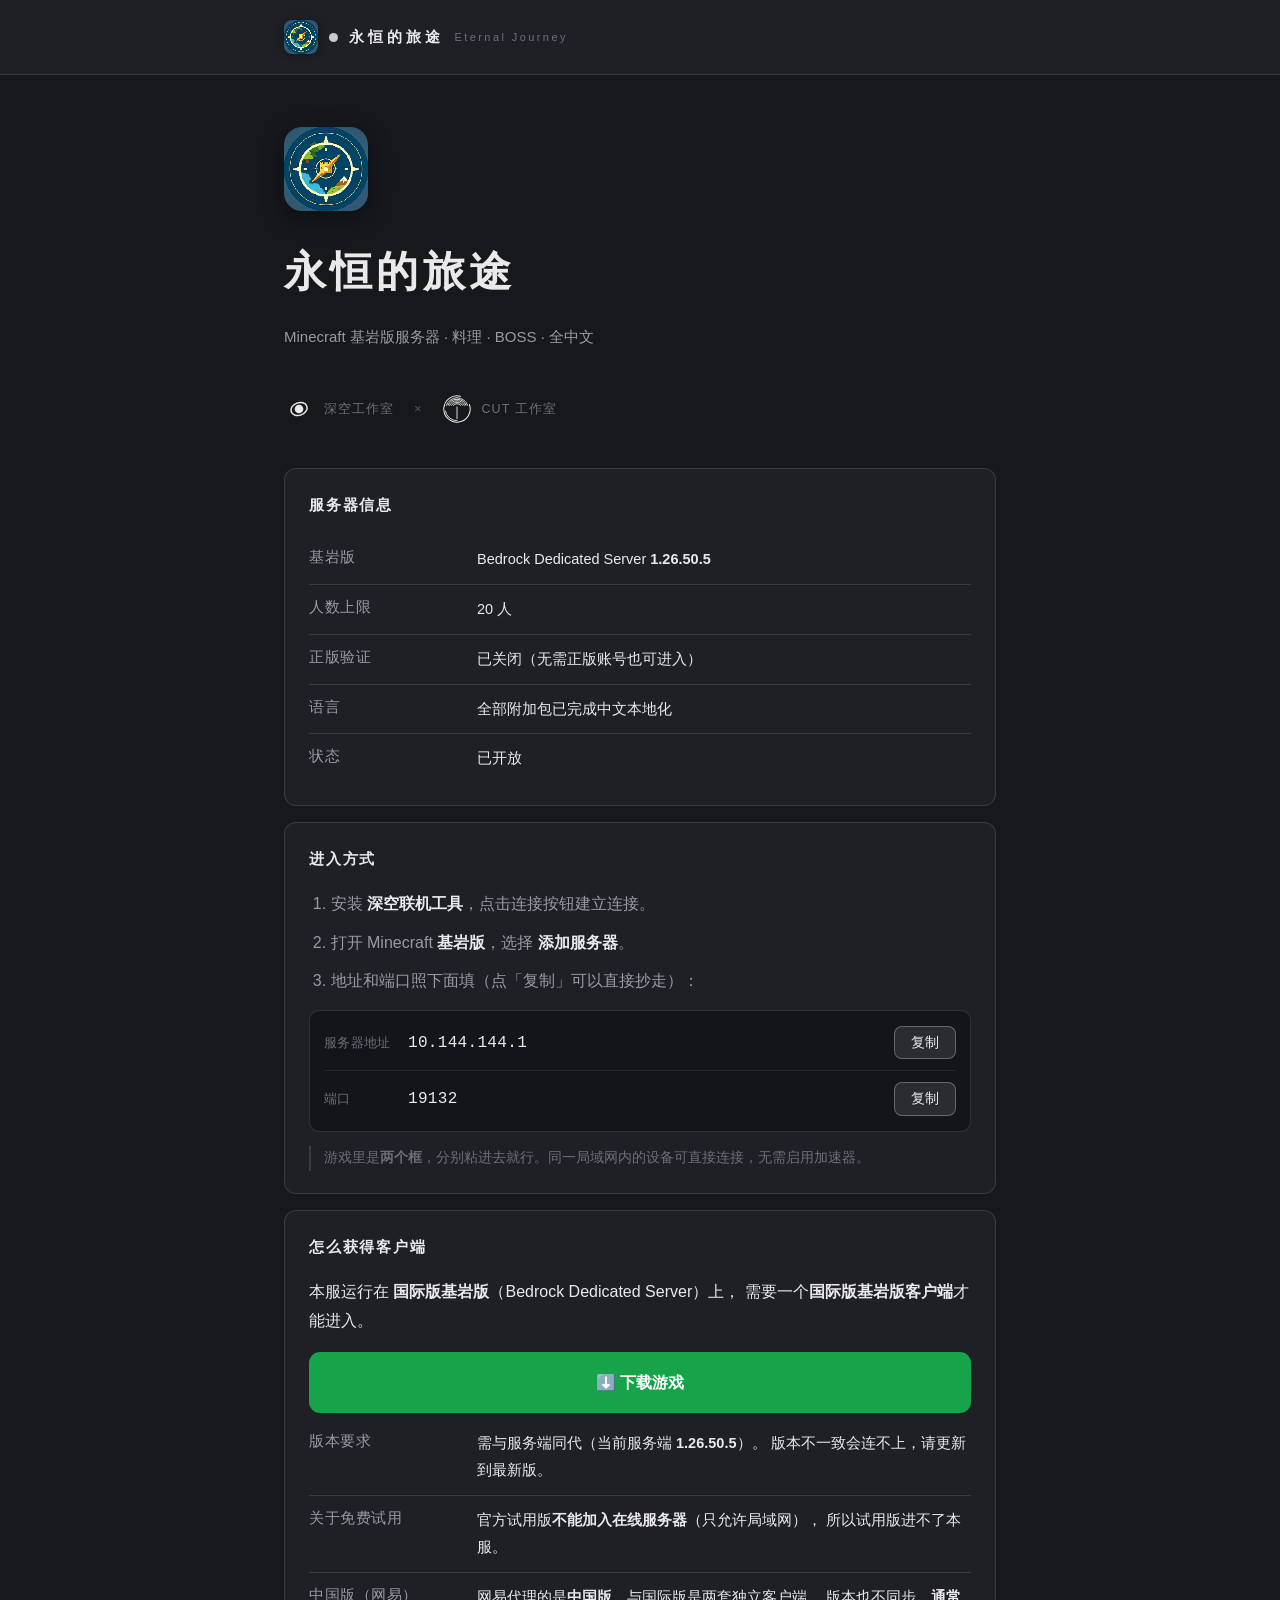
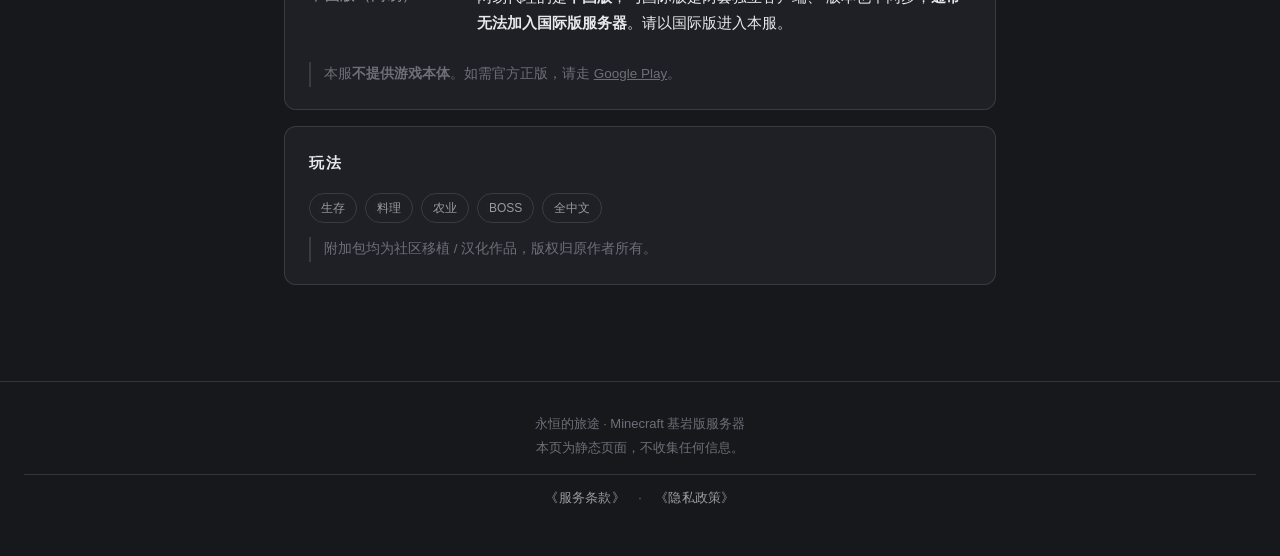
==== commit 5b8b7ec5: "永恒的旅途：迁入整站换版前的旧版页面（原样保留旧版样式），路径改为 CUT 站内" ====
--- a/yonghengdelvtu/index.html
+++ b/yonghengdelvtu/index.html
@@ -1,53 +1,197 @@
-<!DOCTYPE html><html lang="zh-CN"><head><meta charset="utf-8"><meta name="viewport" content="width=device-width, initial-scale=1">
-<meta name="robots" content="noindex, nofollow"><link rel="icon" href="assets/favicon.svg?v=7cb4466a" type="image/svg+xml">
-<title>永恒的旅途 · 深空</title><meta name="description" content="基岩版服务器，农夫乐事，全中文。"><meta name="theme-color" content="#050B16">
-<link rel="stylesheet" href="assets/site.css?v=6d433f6e"><meta name="dsv" content="4390d1d5a24f">
-</head><body id="top"><div class="bg" aria-hidden="true"></div><header class="nav"><div class="wrap">
-    <a class="logo" href="https://aaa33839917.github.io/Deep-Space-Web/"><img src="assets/mark-white.svg" alt="">深空</a>
-    <nav class="links">
-<!-- NAV:START -->
-    <a href="https://aaa33839917.github.io/Deep-Space-Web/">首页</a>
-    <a href="https://aaa33839917.github.io/Deep-Space-Web/products/">产品</a>
-    <a class="on" href="https://aaa33839917.github.io/Deep-Space-Web/servers/">服务器</a>
-    <a href="https://aaa33839917.github.io/Deep-Space-Web/about/">关于</a>
-    <a href="https://aaa33839917.github.io/Deep-Space-Web/thanks/">鸣谢</a>
-<!-- NAV:END -->
-    </nav>
-    <div class="nav__right"><a class="quiet" href="https://aaa33839917.github.io/Deep-Space-Web/how/">帮助文档</a><a class="btn btn--blue" href="https://aaa33839917.github.io/Deep-Space-Web/accelerator/download/">下载</a></div>
-  </div></header><main><article class="article">
-  <div class="label">[ SERVER · BEDROCK ]</div>
+<!DOCTYPE html>
+<html lang="zh-CN">
+<head>
+<meta charset="utf-8">
+<meta name="viewport" content="width=device-width, initial-scale=1">
+<meta name="robots" content="noindex, nofollow">
+<link rel="icon" type="image/png" sizes="32x32" href="assets/favicon-32.png">
+<link rel="apple-touch-icon" sizes="180x180" href="assets/favicon-180.png">
+<title>永恒的旅途 · Minecraft 基岩版服务器</title>
+<meta name="description" content="永恒的旅途 —— Minecraft 基岩版服务器，以料理与农业玩法为主，全中文。">
+<meta name="theme-color" content="#17181C">
+<link rel="stylesheet" href="assets/yi.css?v=66631b8b">
+<link rel="canonical" href="https://aaa33839917.github.io/CUT-Studio/yonghengdelvtu/">
+<meta property="og:type" content="website">
+<meta property="og:site_name" content="永恒的旅途">
+<meta property="og:title" content="永恒的旅途 · Eternal Journey">
+<meta property="og:description" content="永恒的旅途 —— Minecraft 基岩版服务器，以料理与农业玩法为主，全中文。">
+<meta property="og:url" content="https://aaa33839917.github.io/CUT-Studio/yonghengdelvtu/">
+<meta property="og:image" content="https://aaa33839917.github.io/Deep-Space-Web/assets/og-yonghengdelvtu.png">
+<meta property="og:image:width" content="1200">
+<meta property="og:image:height" content="630">
+<meta name="twitter:card" content="summary_large_image">
+<meta name="twitter:title" content="永恒的旅途 · Eternal Journey">
+<meta name="twitter:description" content="Minecraft 基岩版服务器 —— 料理 · BOSS · 全中文。">
+<meta name="twitter:image" content="https://aaa33839917.github.io/Deep-Space-Web/assets/og-yonghengdelvtu.png">
+<meta name="dsv" content="ef2e002fcc58">
+</head>
+<body>
+
+<!-- CARD-META:START -->
+<script type="application/json" data-card-meta>
+{
+  "order": 40,
+  "visible": true,
+  "name": "永恒的旅途",
+  "en": "Bedrock Edition",
+  "href": "yonghengdelvtu/",
+  "desc": "基岩版专用服 —— <b>农夫乐事</b>全家桶 + BOSS 战 + 生存重置。\n全部附加包已中文化。",
+  "tags": [
+    {
+      "text": "已开放",
+      "kind": "live"
+    },
+    {
+      "text": "基岩版 1.26",
+      "kind": ""
+    },
+    {
+      "text": "20 人上限",
+      "kind": ""
+    }
+  ],
+  "cta": "查看服务器详情 →",
+  "home_desc": "Minecraft 基岩版服务器 —— 农夫乐事全家桶，全中文",
+  "about": "一个基岩版专用服「永恒的旅途」",
+  "icon": "assets/server-logo-96.png"
+}
+</script>
+<!-- CARD-META:END -->
+
+<header class="yi-top">
+  <div class="in">
+    <img class="logo" src="assets/server-logo-192.png" alt="永恒的旅途" width="34" height="34">
+    <span class="dot"></span>
+    <span class="nm">永恒的旅途</span>
+    <span class="en">Eternal Journey</span>
+  </div>
+</header>
+
+<div class="yi-wrap">
+
+  <img class="yi-hero-logo" src="assets/server-logo-192.png" alt="永恒的旅途" width="84" height="84">
   <h1>永恒的旅途</h1>
-  <p class="meta">基岩版整合服，农夫乐事全家桶，全中文。</p>
-  <div class="facts"><div class="fact"><b>版本</b><span>基岩版 1.26.50.5</span></div>
-<div class="fact"><b>人数上限</b><span>20 人</span></div>
-<div class="fact"><b>正版验证</b><span>关闭，无需正版账号</span></div>
-<div class="fact"><b>语言</b><span>全部附加包已中文本地化</span></div></div>
-  <h2>怎么进</h2>
-  <div class="steps-min"><div class="step-min"><b>01</b><div><h3>准备客户端</h3><p>需要国际版基岩版客户端，版本需与服务端同代。</p></div></div>
-<div class="step-min"><b>02</b><div><h3>连接联机工具</h3><p>打开深空联机工具并连接。</p></div></div>
-<div class="step-min"><b>03</b><div><h3>填地址</h3><p>10.144.144.1，端口 19132。</p></div></div></div>
-  <p class="cta-line"><a class="btn btn--blue" href="https://share.fnnas.net/s/ced7a7141b2b47c8a2" style="display:inline-flex">下载基岩版客户端</a></p>
-  <p class="meta">官方试用版不能加入在线服务器，网易中国版也无法加入国际版服务器。本服不提供游戏本体。</p>
-</article></main><footer class="foot wrap">
-  <div class="foot__grid">
-    <div class="foot__brand">
-      <a class="logo" href="https://aaa33839917.github.io/Deep-Space-Web/" style="font-size:16px"><img src="assets/mark-white.svg" alt="">深空</a>
-      <p>© <span class="v6-year">2026</span> 深空工作室 DEEP SPACE<br>本站不收集任何信息</p>
+  <p class="yi-sub">Minecraft 基岩版服务器 · 料理 · BOSS · 全中文</p>
+
+  <div class="yi-brands">
+    <a class="b" href="https://aaa33839917.github.io/Deep-Space-Web/"
+       title="深空工作室官网"><img src="assets/mark-white.svg" alt="深空工作室"><i>深空工作室</i></a>
+    <span class="sep">×</span>
+    <a class="b" href="https://aaa33839917.github.io/CUT-Studio/"
+       title="CUT 工作室官网"><img src="assets/cut-mark-white.svg" alt="CUT 工作室"><i>CUT 工作室</i></a>
+  </div>
+
+  <div class="card">
+    <h2>服务器信息</h2>
+    <table>
+      <tr><th>基岩版</th><td>Bedrock Dedicated Server <b>1.26.50.5</b></td></tr>
+      <tr><th>人数上限</th><td>20 人</td></tr>
+      <tr><th>正版验证</th><td>已关闭（无需正版账号也可进入）</td></tr>
+      <tr><th>语言</th><td>全部附加包已完成中文本地化</td></tr>
+      <tr><th>状态</th><td>已开放</td></tr>
+    </table>
+  </div>
+
+  <div class="card">
+    <h2>进入方式</h2>
+    <ol class="plain">
+      <li>安装 <b>深空联机工具</b>，点击连接按钮建立连接。</li>
+      <li>打开 Minecraft <b>基岩版</b>，选择 <b>添加服务器</b>。</li>
+      <li>地址和端口照下面填（点「复制」可以直接抄走）：</li>
+    </ol>
+    <div class="codebox">
+      <div class="coderow">
+        <span class="k">服务器地址</span>
+        <code id="yi-addr">10.144.144.1</code>
+        <button class="copybtn" type="button" onclick="yiCopyAddr(this,'yi-addr')">复制</button>
+      </div>
+      <div class="coderow">
+        <span class="k">端口</span>
+        <code id="yi-port">19132</code>
+        <button class="copybtn" type="button" onclick="yiCopyAddr(this,'yi-port')">复制</button>
+      </div>
     </div>
-    <!-- FOOTER:START -->
-    <div class="foot__col"><h4>法律</h4>
-      <a href="https://aaa33839917.github.io/Deep-Space-Web/terms/">服务条款</a><a href="https://aaa33839917.github.io/Deep-Space-Web/privacy/">隐私政策</a><a href="https://aaa33839917.github.io/Deep-Space-Web/thanks/">鸣谢</a>
+    <div class="note">游戏里是<b>两个框</b>，分别粘进去就行。同一局域网内的设备可直接连接，无需启用加速器。</div>
+  </div>
+
+  <div class="card">
+    <h2>怎么获得客户端</h2>
+    <p style="margin:0 0 4px">
+      本服运行在 <b>国际版基岩版</b>（Bedrock Dedicated Server）上，
+      需要一个<b>国际版基岩版客户端</b>才能进入。
+    </p>
+    <a class="btn" href="https://share.fnnas.net/s/ced7a7141b2b47c8a2"
+       target="_blank" rel="noopener">⬇️ 下载游戏</a>
+    <table style="margin-top:6px">
+      <tr><th>版本要求</th><td>需与服务端同代（当前服务端 <b>1.26.50.5</b>）。
+          版本不一致会连不上，请更新到最新版。</td></tr>
+      <tr><th>关于免费试用</th><td>官方试用版<b>不能加入在线服务器</b>（只允许局域网），
+          所以试用版进不了本服。</td></tr>
+      <tr><th>中国版（网易）</th><td>网易代理的是<b>中国版</b>，与国际版是两套独立客户端、
+          版本也不同步，<b>通常无法加入国际版服务器</b>。请以国际版进入本服。</td></tr>
+    </table>
+    <div class="note">本服<b>不提供游戏本体</b>。如需官方正版，请走 <a class="plain" style="text-decoration:underline" href="https://play.google.com/store/apps/details?id=com.mojang.minecraftpe" target="_blank" rel="noopener">Google Play</a>。</div>
+  </div>
+
+  <div class="card">
+    <h2>玩法</h2>
+    <div class="tagline">
+      <span class="tag">生存</span>
+      <span class="tag">料理</span>
+      <span class="tag">农业</span>
+      <span class="tag">BOSS</span>
+      <span class="tag">全中文</span>
     </div>
+    <div class="note">附加包均为社区移植 / 汉化作品，版权归原作者所有。</div>
+  </div>
+
+</div>
+
+<footer class="yi-foot">
+  永恒的旅途 · Minecraft 基岩版服务器<br>
+  本页为静态页面，不收集任何信息。
+<!-- FOOTER:START -->
+<div class="yi-foot__legal">
+  <a href="https://aaa33839917.github.io/Deep-Space-Web/terms/">《服务条款》</a>　·　<a href="https://aaa33839917.github.io/Deep-Space-Web/privacy/">《隐私政策》</a>
+</div>
 <!-- FOOTER:END -->
-    <div class="foot__col"><h4>产品与文档</h4>
-      <a href="https://aaa33839917.github.io/Deep-Space-Web/products/">产品</a><a href="https://aaa33839917.github.io/Deep-Space-Web/servers/">服务器</a><a href="https://aaa33839917.github.io/Deep-Space-Web/accelerator/download/">下载</a><a href="https://aaa33839917.github.io/Deep-Space-Web/how/">原理</a>
-    </div>
-    <div class="foot__col"><h4>联系我们</h4>
-      <a href="https://qm.qq.com/cgi-bin/qm/qr?k=716121482">QQ 群 716121482</a><a href="mailto:starlightvgamevstudio@outlook.com">邮件反馈</a>
-    </div>
-  </div>
-  <div class="foot__bottom"><a href="#top">回到顶部 ↑</a></div>
-  <div class="wordmark" aria-hidden="true"><span>DEEP SPACE</span></div>
 </footer>
-<script src="assets/site.js?v=2e25e6d0"></script><script src="assets/cache-check.js"></script>
-</body></html>+
+<script>
+/* 复制服务器地址。微信/QQ 内置浏览器里 navigator.clipboard 常常不可用，
+   所以保留 execCommand 兜底 —— 这是移动端最实际的做法。 */
+function yiCopyAddr(btn, targetId) {
+  var el = document.getElementById(targetId || 'yi-addr');
+  if (!el) return;
+  var text = el.textContent.trim();
+  var ok = function () {
+    btn.textContent = '已复制'; btn.className = 'copybtn done';
+    setTimeout(function () { btn.textContent = '复制'; btn.className = 'copybtn'; }, 1800);
+  };
+  var fallback = function () {
+    var ta = document.createElement('textarea');
+    ta.value = text;
+    ta.setAttribute('readonly', '');
+    ta.style.cssText = 'position:fixed;top:0;left:0;width:1px;height:1px;opacity:0;';
+    document.body.appendChild(ta);
+    ta.focus(); ta.select();
+    try { ta.setSelectionRange(0, text.length); } catch (e) {}
+    var good = false;
+    try { good = document.execCommand('copy'); } catch (e) { good = false; }
+    document.body.removeChild(ta);
+    if (good) { ok(); }
+    else {
+      btn.textContent = '请长按选择'; btn.className = 'copybtn err';
+      setTimeout(function () { btn.textContent = '复制'; btn.className = 'copybtn'; }, 2200);
+    }
+  };
+  if (navigator.clipboard && window.isSecureContext) {
+    navigator.clipboard.writeText(text).then(ok).catch(fallback);
+  } else {
+    fallback();
+  }
+}
+</script>
+<script src="assets/cache-check.js"></script>
+</body>
+</html>
--- a/yonghengdelvtu/assets/yi.css
+++ b/yonghengdelvtu/assets/yi.css
@@ -0,0 +1,118 @@
+/* ============================================================================
+   永恒的旅途 —— 独立的中性皮肤
+   ★ 为什么不用 assets/style.css：
+     永恒的旅途是两个工作室联合运营的项目，它的官方页**不应该长得像任何一家的站**。
+     所以这里刻意用一套中性的灰阶，不带品牌色、不带背景图、不做毛玻璃特效。
+     （2026-09-29 用户要求：「介绍页面写的中性一点，不要突出任何一个工作室，
+       还有网页风格也要中性一点」）
+   ========================================================================== */
+:root{
+  --bg:#17181C;        /* 中性深灰，不偏蓝 */
+  --card:#1E2026;
+  --line:rgba(255,255,255,.12);
+  --fg:#E9E9EC;
+  --dim:#9A9AA2;
+  --dim2:#6E6E78;
+}
+*{box-sizing:border-box}
+html,body{margin:0}
+body{
+  background:var(--bg); color:var(--fg);
+  font:16px/1.85 -apple-system,BlinkMacSystemFont,"PingFang SC","Microsoft YaHei",Arial,sans-serif;
+  -webkit-font-smoothing:antialiased;
+}
+a{color:inherit}
+
+.yi-top{border-bottom:1px solid var(--line);background:var(--card)}
+.yi-top .in{max-width:760px;margin:0 auto;padding:20px 24px;display:flex;align-items:center;gap:11px}
+.yi-top .logo{width:34px;height:34px;border-radius:8px;display:block;flex:none;
+             object-fit:cover;image-rendering:pixelated;
+             box-shadow:0 1px 6px rgba(0,0,0,.35)}
+.yi-top .dot{width:9px;height:9px;border-radius:50%;background:var(--fg);opacity:.85}
+.yi-top .nm{font-size:15px;font-weight:700;letter-spacing:.26em}
+.yi-top .en{font-size:11px;color:var(--dim2);letter-spacing:.22em}
+
+.yi-wrap{max-width:760px;margin:0 auto;padding:52px 24px 80px}
+.yi-hero-logo{display:block;width:84px;height:84px;border-radius:18px;margin:0 0 22px;
+              object-fit:cover;image-rendering:pixelated;
+              box-shadow:0 6px 22px rgba(0,0,0,.38)}
+.yi-wrap h1{font-size:clamp(30px,6vw,42px);margin:0 0 12px;letter-spacing:.1em;font-weight:700}
+.yi-sub{color:var(--dim);font-size:15px;margin:0 0 44px}
+
+.card{background:var(--card);border:1px solid var(--line);border-radius:12px;
+      padding:22px 24px;margin-bottom:16px}
+.card h2{font-size:15px;margin:0 0 16px;letter-spacing:.12em;font-weight:700;color:var(--fg)}
+.card p{margin:0 0 12px}
+.card p:last-child{margin-bottom:0}
+
+table{width:100%;border-collapse:collapse}
+th,td{text-align:left;padding:11px 0;border-bottom:1px solid var(--line);vertical-align:top;font-size:14.5px}
+tr:last-child th,tr:last-child td{border-bottom:0}
+th{color:var(--dim);font-weight:400;width:168px;letter-spacing:.04em;
+   padding-right:16px;line-height:1.6}
+code{background:rgba(255,255,255,.08);padding:2px 7px;border-radius:5px;
+     font-family:ui-monospace,Menlo,Consolas,monospace;font-size:13.5px}
+
+ol.plain{margin:0;padding-left:1.35em}
+ol.plain li{margin-bottom:9px;color:var(--dim)}
+ol.plain li:last-child{margin-bottom:0}
+ol.plain b{color:var(--fg)}
+
+.tagline{display:flex;flex-wrap:wrap;gap:8px}
+.tag{font-size:12px;padding:3px 11px;border-radius:20px;border:1px solid var(--line);color:var(--dim)}
+
+.note{font-size:13.5px;color:var(--dim2);border-left:2px solid var(--line);padding-left:13px;margin-top:14px}
+
+.yi-foot{border-top:1px solid var(--line);padding:30px 24px 46px;color:var(--dim2);
+         font-size:13px;text-align:center}
+
+/* ── 页脚里的「协议入口」条 · **中性版**（永恒的旅途专用，唯一真源 _build/footer-neutral.html）
+      只放两个协议链接、**不带任何一方署名** —— 这一页是两家联合运营的中性页。 ── */
+.yi-foot__legal{margin-top:14px;padding-top:12px;border-top:1px solid var(--line);
+                font-size:12.5px;letter-spacing:.02em}
+.yi-foot__legal a{color:var(--dim);text-decoration:none}
+.yi-foot__legal a:hover{color:var(--fg)}
+
+/* ── 两家工作室的 logo（并列 ⇒ 谁也不突出谁，保持中性）── */
+.yi-brands{display:flex;align-items:center;gap:20px;flex-wrap:wrap;
+           margin:26px 0 44px}
+.yi-brands .b{display:flex;align-items:center;gap:10px}
+.yi-brands img{width:30px;height:30px;display:block;opacity:.9}
+.yi-brands i{font-style:normal;font-size:12.5px;color:var(--dim2);letter-spacing:.08em}
+.yi-brands .sep{color:var(--dim2);font-size:13px;opacity:.7}
+/* logo 可点击（跳到各自工作室官网）—— 悬停时才给反馈，平时保持低调 */
+.yi-brands a.b{text-decoration:none;border-radius:10px;padding:4px 8px;margin:-4px -8px;
+               transition:background .16s}
+.yi-brands a.b:hover{background:rgba(255,255,255,.07)}
+.yi-brands a.b:hover i{color:var(--dim)}
+
+/* 下载按钮（绿 —— 与全站规范一致） */
+.btn{display:block;width:100%;text-align:center;text-decoration:none;color:#fff;
+     font-weight:700;font-size:16px;padding:16px;border-radius:11px;margin:16px 0 0;
+     background:#16A34A;border:none;font-family:inherit}
+.btn:hover{background:#12833C}
+
+/* 次级按钮（描边款）—— 用于「说明」类入口，不抢绿按钮的视觉重心 */
+.btn--ghost{background:rgba(255,255,255,.10);border:1px solid rgba(255,255,255,.32);
+            color:var(--fg);box-shadow:none;font-size:15px;padding:14px;margin-top:10px}
+.btn--ghost:hover{background:rgba(255,255,255,.18)}
+
+/* ── 服务器地址代码块 + 复制按钮 ── */
+.codebox{margin:14px 0 0;background:rgba(0,0,0,.34);
+         border:1px solid var(--line);border-radius:10px;padding:4px 14px}
+.coderow{display:flex;align-items:center;gap:10px;padding:11px 0;
+         border-bottom:1px solid rgba(255,255,255,.07)}
+.coderow:last-child{border-bottom:0}
+.coderow .k{flex:none;width:74px;font-size:13px;color:var(--dim2);letter-spacing:.02em}
+.codebox code{flex:1;min-width:0;background:none;padding:0;border-radius:0;
+              font-family:ui-monospace,Menlo,Consolas,"Courier New",monospace;
+              font-size:16px;line-height:1.5;color:var(--fg);letter-spacing:.02em;
+              word-break:break-all;
+              -webkit-user-select:all;user-select:all}   /* 长按可直接全选 */
+.copybtn{flex:none;border:1px solid rgba(255,255,255,.28);background:rgba(255,255,255,.10);
+         color:var(--fg);font-size:13.5px;line-height:1;padding:9px 16px;border-radius:8px;
+         cursor:pointer;font-family:inherit;white-space:nowrap;
+         -webkit-tap-highlight-color:transparent;transition:background .15s,border-color .15s}
+.copybtn:hover{background:rgba(255,255,255,.20)}
+.copybtn.done{border-color:rgba(22,163,74,.65);color:#8FD6AC;background:rgba(22,163,74,.15)}
+.copybtn.err{border-color:rgba(217,119,6,.65);color:#F0C070;background:rgba(217,119,6,.15)}
